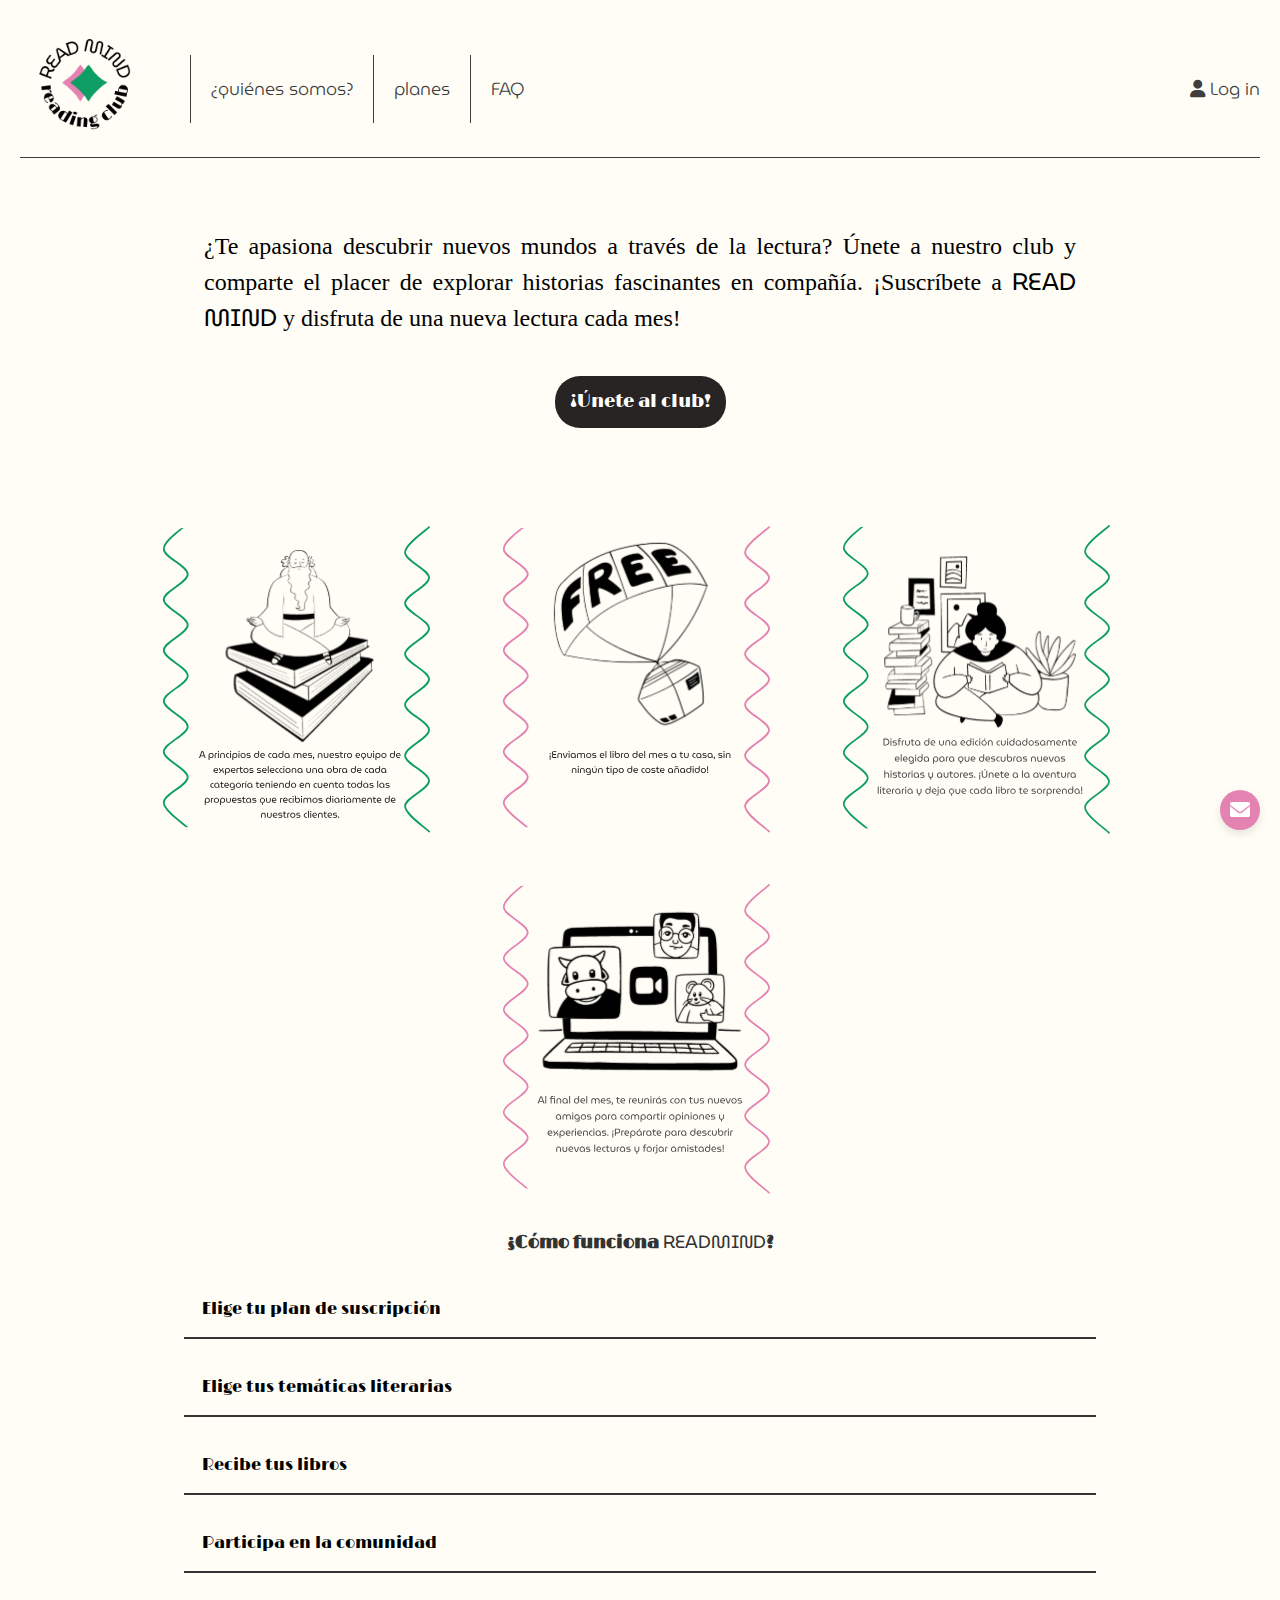
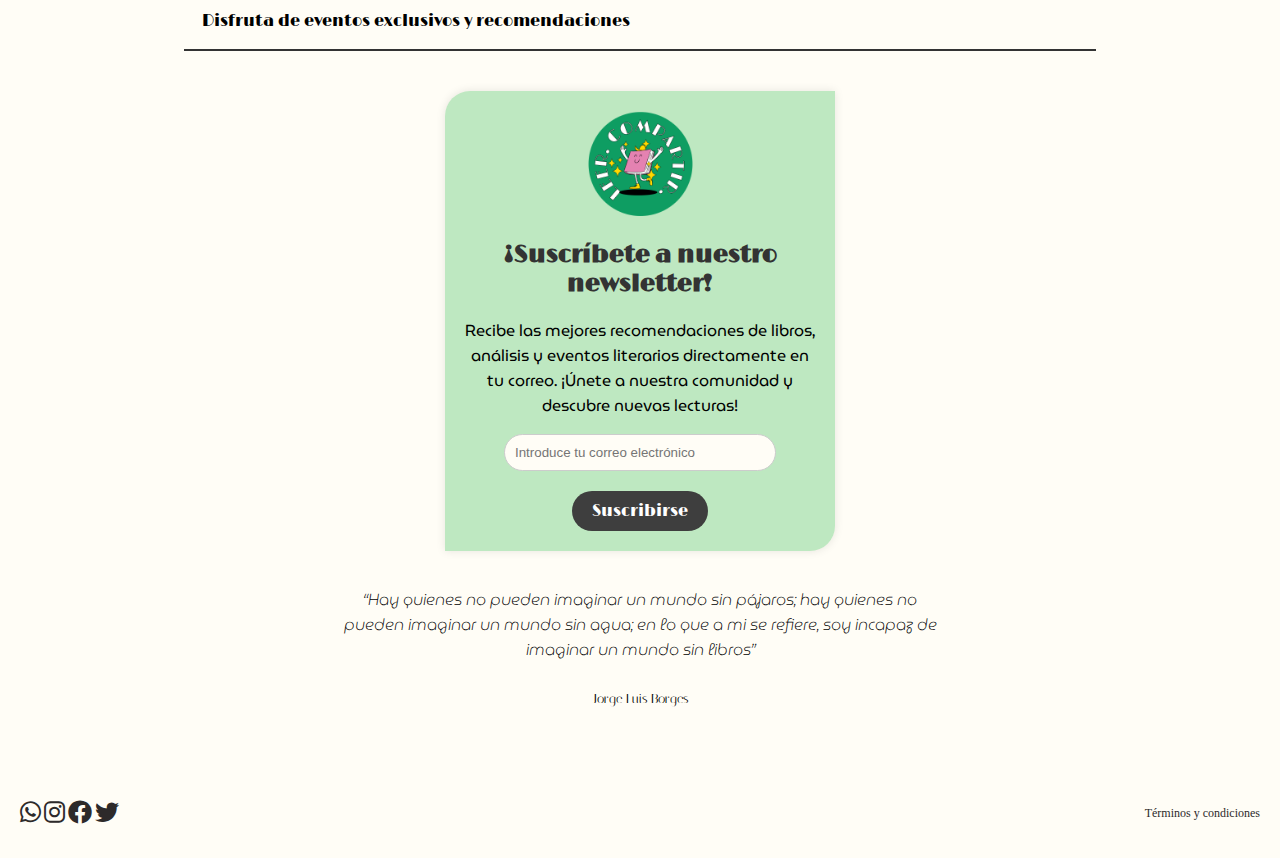
==== index.html @ f79c365d "act" ====
<!DOCTYPE html>
<html lang="en">

<head>
    <meta charset="UTF-8">
    <meta name="viewport" content="width=device-width, initial-scale=1.0">
    <title>Index</title>
    <link rel="preconnect" href="https://fonts.googleapis.com">
    <link rel="preconnect" href="https://fonts.gstatic.com" crossorigin>
    <link href="https://fonts.googleapis.com/css2?family=MuseoModerno:ital,wght@0,100..900;1,100..900&display=swap"
        rel="stylesheet">
    <link
        href="https://fonts.googleapis.com/css2?family=Jost:ital,wght@0,100..900;1,100..900&family=MuseoModerno:ital,wght@0,100..900;1,100..900&display=swap"
        rel="stylesheet">
    <link
        href="https://fonts.googleapis.com/css2?family=Italiana&family=MuseoModerno:ital,wght@0,100;1,100&display=swap"
        rel="stylesheet">
    <link href="https://fonts.googleapis.com/css2?family=Limelight&display=swap" rel="stylesheet">
    <link rel="stylesheet" href="css/styles.css">
    <link rel="stylesheet" href="https://cdnjs.cloudflare.com/ajax/libs/font-awesome/6.0.0-beta3/css/all.min.css">
    <script src="js/planes.js" defer></script>
    <script src="js/menu.js" defer></script>
    <script src="js/scroll.js" defer></script>

</head>

<body>
    <header class="header">
        <div class="header__secciones">
            <div class="header__logo">
                <a href="http://127.0.0.1:5501/index.html"><img src="img/READMIND.png" alt="Logo" class="logo__img"></a>
            </div>
            <nav class="nav">
                <ul class="nav__secciones">
                    <li class="nav__item"><a href="http://127.0.0.1:5501/quienessomos.html" class="nav__link">¿quiénes
                            somos?</a></li>
                    <li class="nav__item"><a href="http://127.0.0.1:5501/planes.html" class="nav__link">planes</a></li>
                    <li class="nav__item"><a href="http://127.0.0.1:5501/contacto.html" class="nav__link">FAQ</a></li>
                </ul>
            </nav>
        </div>
        <div class="header__login">
            <a href="login.html" class="nav__link">
                <i class="fas fa-user"></i> Log in
            </a>
        </div>
        <!-- Añadimos aria-label para mejorar la accesibilidad -->
        <button class="header__button" aria-label="Abrir menú">
            <i class="fas fa-bars"></i>
        </button>
        <div class="header__secciones-movil">
            <nav class="nav__movil">
                <ul class="nav__secciones-movil">
                    <li class="nav__item-movil"><a href="http://127.0.0.1:5501/quienessomos.html"
                            class="nav__link-movil">¿Quiénes somos?</a></li>
                    <li class="nav__item-movil"><a href="http://127.0.0.1:5501/planes.html"
                            class="nav__link-movil">Planes</a></li>
                    <li class="nav__item-movil"><a href="http://127.0.0.1:5501/contacto.html"
                            class="nav__link-movil">FAQ</a></li>
                </ul>
            </nav>

        </div>
    </header>
    <main class="main">
        <div class="intro">
            <p class="intro__texto">¿Te apasiona descubrir nuevos mundos a través de la lectura?
                Únete a nuestro club y comparte el placer de explorar historias fascinantes en compañía. ¡Suscríbete a
                <span class="destacado">READ MIND</span> y disfruta de una nueva lectura cada mes!</p>
        </div>
        <a href="http://127.0.0.1:5501/suscripcion.html" class="button">¡Únete al club!</a>
        <div class="intro__ilustracion">

        </div>
        <div class="proceso">
            <img class="proceso__item" src="img/ilustracion1.svg" alt="ilustracion1">
            <img class="proceso__item" src="img/Ilustracion2.svg" alt="ilustracion2">
            <img class="proceso__item" src="img/Ilustracion3.svg" alt="ilustracion3">
            <img class="proceso__item" src="img/Ilustracion4.svg" alt="ilustracion4">

        </div>
        <article class="acordeon__container">
            <h2 class="acordeon__h2">¿Cómo funciona <span class="destacado">READMIND</span>?</h2>
            <div class="acordeon">
                <button class="acordeon__item">Elige tu plan de suscripción</button>
                <div class="acordeon__info">
                    <p>Selecciona el plan que mejor se adapte a tus intereses y hábitos de lectura: Lector Solitario,
                        Lector Amigo o Lector Voraz.</p>
                </div>

                <button class="acordeon__item">Elige tus temáticas literarias</button>
                <div class="acordeon__info">
                    <p>Dependiendo del plan que elijas, podrás seleccionar una o hasta tres temáticas literarias de
                        nuestra amplia selección. Estas temáticas pueden incluir desde ficción contemporánea hasta
                        misterio, fantasía, no ficción y más.</p>
                </div>

                <button class="acordeon__item">Recibe tus libros</button>
                <div class="acordeon__info">
                    <p>Cada mes, recibirás tus libros cuidadosamente seleccionados según las temáticas que elegiste. Los
                        libros serán enviados directamente a la dirección de tu elección sin coste añadido.</p>
                </div>

                <button class="acordeon__item">Participa en la comunidad</button>
                <div class="acordeon__info">
                    <p>Si has elegido un plan que incluye acceso a la comunidad, podrás unirte a nuestros foros y
                        debates en línea. Comparte tus opiniones, participa en discusiones y conecta con otros amantes
                        de los libros.</p>
                </div>

                <button class="acordeon__item">Disfruta de eventos exclusivos y recomendaciones</button>
                <div class="acordeon__info">
                    <p>Como Lector Voraz, tendrás acceso a eventos exclusivos y recibirás recomendaciones personalizadas
                        de libros. Estos eventos pueden incluir charlas con autores, talleres de lectura y más.</p>
                </div>
            </div>
        </article>

        <article class="main__parteinferior">
            <div class="newsletter">
                <img class="newsletter__img" src="img/leercompartir.png" alt="ilustración libro" loading="lazy">
                <h2>¡Suscríbete a nuestro newsletter!</h2>

                <p>Recibe las mejores recomendaciones de libros, análisis y eventos literarios directamente en tu
                    correo. ¡Únete a nuestra comunidad y descubre nuevas lecturas!</p>
                <form action="https://ecampus.rocks/test-forms.php" method="get">
                    <input type="email" name="email" placeholder="Introduce tu correo electrónico" required>
                    <input type="submit" value="Suscribirse">
                </form>
            </div>


            <div class="main__cita">
                <p class="main__p">“Hay quienes no pueden imaginar un mundo sin pájaros; hay quienes no pueden imaginar
                    un mundo sin agua; en lo que a mi se refiere, soy incapaz de imaginar un mundo sin libros”</p>
                <p class="main__autor">Jorge Luis Borges</p>
            </div>

        </div>
        <a href="http://127.0.0.1:5501/contacto.html#contact-form-title" class="icon__contacto">
            <i class="fas fa-envelope"></i>
        </a>
        <a href="#" class="icon__scroll">
            <i class="fas fa-arrow-up"></i>
        </a>
    </main>

    <footer class="footer">

        <div class="footer__icons">
            <a href="https://wa.me/123456789" target="_blank" title="WhatsApp">
                <i class="fab fa-whatsapp fa-2xl"></i>
            </a>
            <a href="https://www.instagram.com/tu_perfil" target="_blank" title="Instagram">
                <i class="fab fa-instagram fa-2xl"></i>
            </a>
            <a href="https://www.facebook.com/tu_perfil" target="_blank" title="Facebook">
                <i class="fa-brands fa-facebook fa-2xl"></i>
            </a>
            <a href="https://twitter.com/tu_perfil" target="_blank" title="Twitter">
                <i class="fab fa-twitter fa-2xl"></i>
            </a>
        </div>
        <div class="footer__tyc "><a href="tyyc.html">Términos y condiciones</a></div>

    </footer>

</body>

</html>
---- css/styles.css ----
body{
    --font-family-primary: "museomoderno", sans-serif;
    --font-family-secondary: "limelight", serif;
    --font-family-third: "italiana";
    --color-primary:rgb(228, 130, 177);
    --color-secondary: rgb(14, 157, 98);
    --color-text:  rgb(45, 42, 42);
    --color-background: rgb(255, 253, 246);
}

body {
    margin: 1.25rem;
    padding: 0;
    display: flex;
    flex-direction: column;
    background-color: var(--color-background);
    font-size: .75rem;
    min-height: 100vh;
    scrollbar-width: thin; /* Ancho de la barra de desplazamiento */
    scrollbar-color: var(--color-secondary); /* Color de la barra de desplazamiento y del track */
}

  
/* Estilo para navegadores basados en Trident/EdgeHTML (Internet Explorer y Edge antiguo) */
body::-ms-scrollbar {
    width: 10px;
    
}

body::-ms-scrollbar-track {
    background:var(--color-background);}

::-webkit-scrollbar {
    width: 10px; /* Ancho de la barra de desplazamiento */

}

::-webkit-scrollbar-track {
    background:var(--color-background); /* Color del track de la barra de desplazamiento */
}

::-webkit-scrollbar-thumb {
    background-color: #0E9D62; /* Color de la barra de desplazamiento */
    border-radius: .625rem; /* Redondeado de la barra de desplazamiento */
    border: 2px solid  rgb(255, 253, 246); /* Borde alrededor de la barra de desplazamiento */
}

.header {
    display: flex;
    color: var(--color-text);
    flex-wrap: wrap;
    justify-content: space-between;
    align-items: center;
    font-family: var(--font-family-primary);
    font-optical-sizing: auto;
    font-weight: 300;
    font-style: normal;
    border-bottom: .0625rem solid rgb(62, 62, 62);
    position: relative;
    font-size: 1rem;
    
}


.logo__img{
    width: 6.25rem;
    margin: .9375rem;
}

.nav__secciones {
    justify-content: center;
      list-style: none;
      display: flex;
      flex-wrap: wrap;
      font-size: 1rem;
      margin-left: auto; /* Mueve los elementos a la derecha en pantallas grandes */
    
  }

  

.nav__item {
    padding: 1.25rem;
    border-left: .0625rem solid rgb(62, 62, 62);
    
    
}

.nav__link {
    color: rgb(62, 62, 62);
    text-decoration: none;
    font-size: 1.1rem;
   
}

.nav__link:hover {
    
    font-weight: 600;
    
}




.header__secciones{
    display: flex;
    flex-direction: row;
    justify-content: space-between;
    align-items: center;
    
}

.header__button {
    display: none;
    background: none;
    border: none;
    font-size: 1.5rem;
    cursor: pointer;
    
  

}



.header__secciones-movil {
    display: none;
    position: absolute;
    top: 100%; /* Posiciona el menú desplegable debajo del header */
    left: 0;
    width: 100%;
    background-color:var(--color-background); /* Fondo blanco para el menú desplegable */
    box-shadow: 0rem .5rem 1rem 0rem rgba(0,0,0,0.2); /* Sombra */
    z-index: 1; /* Asegura que esté encima del contenido */

}


.nav__movil {
    display: flex;
    flex-direction: column;
    align-items: center;
    position: absolute;
    top: 100%; /* Posiciona el menú desplegable debajo del header */
    left: 0;
    width: 100%;
    background-color: var(--color-background); /* Fondo blanco para el menú desplegable */
    z-index: 1; /* Asegura que esté encima del contenido */
    border-bottom: .0625rem solid var(--color-text);}

.nav__item-movil {
    list-style: none;
    margin: .625rem 0;
    text-align: center; /* Centra los elementos */
}

.nav__link-movil {
    color: rgb(62, 62, 62);
    text-decoration: none;
    font-size: 1rem;
    padding: .625rem 1.25rem;
    display: block; /* Asegura que los enlaces ocupen todo el ancho */}

    .nav__link-movil:hover {
        font-weight: 600;
    }
    

.main {
    flex: 1;
    padding: 1.875rem;
    text-align: center;
    display: flex;
   align-items: center;
    flex-direction: column;
    margin: 1.25rem;
    justify-content: center;
  

}


.main__encabezado{
  font-size: 1.5rem;
    font-family: var(--font-family-secondary);
    text-align: justify

}
.intro__texto{
    font-size: 1.5rem;
    font-family: "musemoderno";
    font-weight: 300;
    line-height: 150%;
    flex-wrap: wrap;
    margin: 1.25rem;
    text-align: justify;
    text-justify: inter-word;
    

}
.intro{
    width: 80%;
    min-width: 18.75rem;
}

.main-imgsec{
    width: 20%;
    height: 20%;

}

.quienessomos__box{
    display: flex;
    flex-direction: row;
}

.main__quienessomos{
    display: flex;
    flex-direction: column;
    justify-content: center;
    align-items:center;

}
.quienessomos__text{
    display: flex;
    justify-content: center;
    flex-direction: column;
    width: 80%;
    min-width: 18.75rem;
    
}

.quienessomos__p{ 
    font-size: 1.25rem;
    font-family: var(--font-family-primary);
    text-align:center;
    font-weight: 200;
    line-height: 150%;
    flex-wrap: wrap;
    margin: 1.25rem 0 3.125rem 0;
    max-width: 64.375rem;
    text-align: justify;
    

}

.newsletter {
    padding: 1.25rem;
    border-radius: 1.5625rem 0rem 1.5625rem 0rem;
    text-align: center;
    background-color: rgba(126, 212, 139, 0.5); /* Color de fondo con opacidad */
    box-shadow: 0 0 .625rem rgba(0, 0, 0, 0.1); /* Sombra */
    max-width: 21.875rem;
    

    
    

}
.newsletter h2 {
    margin-bottom: 1.25rem;
    font-size: 1.5rem;
    color: #333;
    font-family: var(--font-family-secondary);
}

.newsletter p{
    font-family: var(--font-family-primary);
    font-size: 1rem;
}
.newsletter input[type="email"] {
    width: calc(100% - 6.25rem);
    padding: .625rem;
    margin-bottom: 1.25rem;
    border: .0625rem solid #ccc;
    border-radius: 1.5625rem;
    background-color: rgba(255, 253, 246);
}
.newsletter input[type="submit"] {
    background-color: rgb(62, 62, 62); 
    color: #fff;
    border: none;
    padding: .625rem 1.25rem;
    border-radius: 1.5625rem;
    cursor: pointer;
    font-size: 1rem;
    font-family: var(--font-family-secondary);
}
.newsletter input[type="submit"]:hover {
    background-color: var(--color-primary);
    box-shadow: 0 0 .4375rem .0625rem var(--color-primary);
}

.main__parteinferior{
    display: flex;
    flex-direction: row;
    justify-content: space-evenly;
    align-items: center;
    width: 80%;
    flex-wrap: wrap;
    
}

.intro__ilustracion{
    width: 100%;
} 

.newsletter__img{
    max-width: 30%;
    
}

.destacado{
    font-family: var(--font-family-primary);
    font-weight: 400;
}

 .proceso{
    margin-top: 3.125rem;
    display: flex;
    justify-content: center;
    flex-wrap: wrap;

} 

.proceso__item{
    width: 18.75rem;
    padding: 1.25rem;
   
}

.button__form{
    margin: 1.25rem;
    background-color: rgb(41, 36, 36);
    font-size: 1rem;
    padding: .9375rem;
    border-radius: 1.5625rem;
    color: white;
    text-decoration: none;
    font-family: var(--font-family-secondary);
    border: none;

}

.button__form:hover{
    background-color: var(--color-primary);
    box-shadow: 0 0 .4375rem .0625rem var(--color-primary);
}



.button{
   
    margin: 1.25rem;
    background-color: rgb(41, 36, 36);
    font-size: 1.13rem;
    padding: .9375rem;
    border-radius: 1.5625rem;
    color: white;
    text-decoration: none;
    font-family: var(--font-family-secondary);

   
    
}

.button:hover{
    background-color: var(--color-primary);
    box-shadow: 0 0 .4375rem .0625rem var(--color-primary);
}

.main__cita{
    display: flex;
    flex-direction: column;
    justify-content: center;
    align-items: center;
    font-weight: 200;
    margin-left: 3.125rem;
    width: 37.5rem;
    margin: 1.25rem 1.5625rem;

}

.slider__info{
    font-size: 1rem;
    text-align: justify;
    font-family: var(--font-family-primary);
    font-weight: 300;
}

.main__autor{
    font-family: var(--font-family-third);
    font-size: .8rem;
    text-align:end;
    


}

.main__p{
    font-family: var(--font-family-primary);
    font-size: 1rem;
    font-style: italic;
}

.footer {
    background-color: var(--color-background);
    color: rgb(41, 36, 36);
    display: flex;
    flex-direction: row;
    justify-content: space-between;
    align-items: center;
    margin-right: 3.125rem;
    min-width: 100%;
    height: 3.125rem;
    
  }

 .footer a {
     color: var(--color-text);
     text-decoration: none;
    
     
 }
.slider__container {
    width: 100%;
    max-width: 75rem;
    overflow: hidden;
    position: relative;
    margin: 0 auto; /* Centra el contenedor */
    
}

.slider {
    display: flex;
    transition: transform 0.2s ease-in-out;
    }

.slider__card {
    flex: 0 0 33.33%; /* Tres tarjetas por fila */
    box-sizing: border-box;
    padding: 1.25rem;
    text-align: center;
    text-justify: distribute-all-lines;
    background-color: rgba(126, 212, 139, 0.5);

    margin: .625rem;
    border-radius: 1.5625rem 0rem 1.5625rem 0rem;
    max-width: 18.75rem; /* Ancho máximo ajustado */
    min-width: 12.5rem; /* Ancho mínimo para evitar problemas */
    
}

.slider__card img {
    width: 9.375rem;
    height: 9.375rem;
    border-radius: 50%;
    margin-bottom: .625rem;
    object-fit: cover;
    /* border: .625rem solid var(--color-primary); Borde con color */
    box-shadow: 0 0 .4375rem .0625rem var(--color-primary);
    
}

.slider__card h3 {
    margin: .625rem 0;
    font-family: var(--font-family-secondary);
    border-bottom: 4px solid var(--color-primary);
    width: 40px;
    font-size: 1.1;
}



.slider__buttons {
    position: absolute;
    top: 50%;
    width: 100%;
    display: flex;
    justify-content: space-between;
}

.slider__buttons button {
    background-color: transparent;
    border: none;
    font-size: 2em;
    cursor: pointer;
    color: #333;
}

.slider__buttons button:focus {
    outline: none;
}


.icono_logo {
    margin: 0 10px;
    width: 15px;
}

.tabs {
    width: 670px;
    height: 260px; 
    padding: 20px;
    padding-bottom: 70px;
    flex-direction: column;    
    background-color: var(--color-background);
    border-bottom: 2px solid var(--color-secondary);
    display: flex;
    align-items: start;
    text-align: justify;
    color: var(--color-text);
    hyphens: auto;
    font-family: var(--font-family-secondary);
    font-size: 0.9rem;
}




.tabs-buttons{
    width: 100%;
    display: flex;
    flex-direction: row;
    justify-content: center;
    align-items: flex-start;
    gap: 30px;
    cursor: pointer;
    justify-content: space-between;
   
    
}

.tabs-contenido {
    min-height: 300px; /* Ajusta esta altura según tus necesidades */
    display: none;
    padding: 20px;
    box-sizing: border-box;
  
}

.tabs-contenido ul{
    padding: 0;
    margin: 0 0 20px 0;
}



.u-visible {
    display:block;
    font-family: var(--font-family-primary);
    font-size: 1rem;
    color: var(--color-text);
    justify-content: space-between;
    display: flex;
    flex-direction: column;
    align-items: center;
    
   
    
   

}

.button__precio{
   
    margin-bottom: 2rem;
    background-color: rgb(41, 36, 36);
    font-size: 1rem;
    padding: .800rem;
    border-radius: 1.5625rem;
    color: white;
    text-decoration: none;
    font-family: var(--font-family-secondary);


   
    
}

.button__precio:hover{
    background-color: var(--color-primary);
    box-shadow: 0 0 .4375rem .0625rem var(--color-primary);
}



.tabs-button {
    margin-bottom: 20px;
    display: flex;
    justify-content: center;
    align-items: center;
    border-bottom: 2px solid var(--color-secondary);;
    width: 200px;
    height: 40px;
    background-color: var(--color-background); /* Fondo de los botones por defecto */
    color: var(--color-text); /* Color del texto por defecto */
   
 

}
.tabs-button-active{
    
    font-weight: bold;
    font-size: 1.2rem;
    border-bottom:  4px solid var(--color-primary);
    background-color: var(--color-primary);

color: var(--color-background); /* Color del texto del botón activo */
}


.precio{
    font-family: var(--font-family-secondary);
    color: var(--color-secondary);
    font-size: 1.5rem;
}
.container__plans{
    padding: 1.25rem;
    display: flex;
    flex-direction: column;
    width: 80%;
    margin-top: .625rem;
    font-family: var(--font-family-primary);
    
  
}

.container__plans--h1{
    font-family: 'Limelight', cursive;
    color: #333;
    text-align: center;
    font-size: 1.5rem;
    margin-bottom: 1.25rem;
   
}

.acordeon__container{
    width: 100%;

}

.acordeon__h2{
    font-family: 'Limelight', cursive;
    color: #333;
    font-size: 1.125rem;
    margin-top: .625rem;

}

.descripcion {
    font-size: 1rem;
    line-height: 1.6;
    color: var(--color-text);
    font-family: var(--font-family-primary);
    text-align:justify;
}

.plan {
    margin-bottom: 1.25rem;
    display: flex;
    flex-direction: column;
    align-items: flex-start;
}

.plan__h2 {
    font-family: 'Limelight', cursive;
    color: #333;
    font-size: 1.5rem;
    margin-top: 1.25rem;
}

.acordeon__item {
  background-color: var(--color-background);
   cursor: pointer;
    padding: 1.125rem;
    width: 80%;
    text-align: left;
    font-size: 1rem;
    
    font-family: var(--font-family-secondary);
    flex-direction: column;
    
    display: flex;
    justify-content: start;
    align-items: start;
    margin: .625rem;
   border: none;
   border-bottom: .125rem solid #333;
  
}

.acordeon__item:hover {
   
    border-bottom: .125rem solid var(--color-primary);
    
}

.acordeon{
    display: flex;
    flex-direction: column;
    justify-content: center;
    align-items: center;
    margin-bottom: 1.25rem;

}
.acordeon{
    width: 100%;
    margin-bottom: 1.875rem;
    
    
    
}
.acordeon__info {
    display: none;
    padding:  .9375rem;
    
    overflow: hidden;
    font-family: var(--font-family-primary);
    font-size: 1rem;
    border-radius: .625rem;
    text-align: justify;
    width: 80%;
    
}

.acordeon__info p {
    margin-top: 0;
}

.acordeon__info.active {
    display: block;

}

.faq-title{
    font-family: var(--font-family-secondary);
}

.form__container {
    background-color: #fff;
    padding: 1.25rem;
    border-radius: .625rem;
    box-shadow: 0 .125rem .625rem rgba(0, 0, 0, 0.1);
    width: 60%;
    font-family: var(--font-family-primary);
    display: flex;
    flex-direction: column;
    justify-content: center;
    align-items: center;

}

.form__h1 {
    font-family: 'Limelight', cursive;
    text-align: center;
}

.form__grupo {
    margin-bottom: .9375rem;
    display: flex;
    flex-direction: column;
    width: 100%;
    text-align: left;
}

.form__grupo h2{
    font-family: var(--font-family-secondary);
}

.form__grupo--check{
    display: flex;
    flex-direction: row;

}

.form__etiqueta {
    display: block;
    margin-bottom: .3125rem;
    width: 100%;
}

.form__input {
    width: 100%;
    padding: .5rem;
    border: .0625rem solid #cccccc;
    border-radius: .3125rem;
    box-sizing:content-box;
}

.mensaje__error {
    color: red;
    font-size: .75rem;
    display: none;
}

.password-strength {
    margin-top: .3125rem;
    font-size: .75rem;
}

.unico__genero {
    margin: 1.25rem;
    background-color: rgb(41, 36, 36);
    font-size: 1rem;
    padding: .9375rem;
    border-radius: 1.5625rem;
    color: white;
    text-decoration: none;
    font-family: var(--font-family-secondary);
}

.unico__genero--cancel{
    margin: 1.25rem;
    font-size: 1rem;
    padding: .9375rem;
    border-radius: 1.5625rem;
    text-decoration: none;
    font-family: var(--font-family-secondary);
    background-color: #c87d2d;
    
}

.confirmacion{
    display: none;
    background-color: #e7f3fe;
    padding: 1rem;
    border-radius: .3125rem;
    text-align: center;
    font-family: var(--font-family-primary);

}

.unico__genero:hover {
    background-color: var(--color-primary);
    box-shadow: 0 0 .4375rem .0625rem var(--color-primary);
}

/* .confirmation-message {
    text-align: center;
    margin-top: 1.25rem;
    background-color: #e7f3fe;
    
    padding: .625rem;
    border: .0625rem solid #bce8f1;
    border-radius: .3125rem;
} */

.genre-select {
    margin-bottom: .625rem;
}

.login__container {
    background-color: #fff;
    padding: 1.25rem;
    border-radius: .625rem;
    box-shadow: 0 .125rem .625rem rgba(0, 0, 0, 0.1);
    width: 18.75rem;
    display: flex;
    flex-direction: column;
    justify-content: center;
    align-items: center;
}

.login__h1 {
    font-family: 'Limelight', cursive;
    text-align: center;
}


.form__etiqueta {
    display: block;
    margin-bottom: .3125rem;
    font-family: var(--font-family-primary);
}

.form__input {
    width: 100%;
    padding: .5rem;
    border: .0625rem solid #ccc;
    border-radius: .3125rem;
    box-sizing: border-box;
}

.mensaje__error {
    color: red;
    font-size: .75rem;
    display: none;
    font-family: var(--font-family-primary);
}

.unico__genero {
    color: white;
    padding: .625rem 1.25rem;
    border: none;
    cursor: pointer;
    margin-top: .625rem;
    margin: 1.25rem;
    background-color: rgb(41, 36, 36);
    border-radius: 1.5625rem;
    color: white;
    text-decoration: none;
    font-family: var(--font-family-secondary);
    
}

.login__p{
    font-family: var(--font-family-primary);
}

.unico__genero:hover {
    background-color: var(--color-primary);
    box-shadow: 0 0 .4375rem .0625rem var(--color-primary);
}

.forgot__password {
    text-align: center;
    margin-top: .9375rem;
    font-family: var(--font-family-primary);
}

.forgot__password  a {
    color: var(--color-text);
    text-decoration: none;
    
}

/* .confirmacion{
    text-align: center;
    margin-top: 1.25rem;
    background-color: #e7f3fe;
    color: #31708f;
    padding: .625rem;
    border: .0625rem solid #bce8f1;
    border-radius: .3125rem;
}
 */

.contactform__container {
    max-width: 37.5rem;
    min-width: 18.75rem;
    margin: 1.25rem;
    padding: 2rem;
    background-color: #fff;
    border-radius: .5rem;
    box-shadow: 0 0 .625rem rgba(0, 0, 0, 0.1);
}



.contact__info{
    font-family: var(--font-family-primary);
    text-align: justify;
    font-size: 1rem;
}



.icon__contacto{
    position: fixed;
    bottom: 4.375rem;
    right: 1.25rem;
    background-color: var(--color-primary);
    color: white;
    width: 2.5rem;
    height: 2.5rem;
    line-height: 2.5rem;
    text-align: center;
    font-size: 1.25rem;
    border-radius: 50%;
    box-shadow: 0rem .25rem .5rem rgba(0, 0, 0, 0.1);
    z-index: 1000;
    transition: background-color 0.3s, transform 0.3s;
}

.icon__contacto:hover{
     background-color: var(--color-primary);
    box-shadow: 0 0 .4375rem .0625rem var(--color-primary);

}

.icon__scroll {
    position: fixed;
    bottom: 1.25rem;
    right: 1.25rem;
    background-color: var(--color-primary);
    color: white;
    width: 2.5rem;
    height: 2.5rem;
    line-height: 2.5rem;
    text-align: center;
    font-size: 1.25rem;
    border-radius: 50%;
    box-shadow: 0rem .25rem .5rem rgba(0, 0, 0, 0.1);
    z-index: 1000;
    display: none; /* La ocultamos inicialmente */
    transition: background-color 0.3s, transform 0.3s;
}

.icon__scroll:hover {
    background-color: var(--color-primary);
    box-shadow: 0 0 .4375rem .0625rem var(--color-primary);
}

@media screen and (max-width: 758px) {
    .header {
        flex-direction: row; /* Cambia a dirección vertical en pantallas más pequeñas */
        align-items: center; /* Centra los elementos en dispositivos móviles */
    }

    /* .header__secciones {
        display: flex;
        flex-direction: column;
        align-items: center;
    } */
    .header__secciones {
        order: 2;
    
    }

    .header__login {
        order: 1;
    }

    .header__button {
        order: 3;
        display: block; /* Muestra el botón de m

    .logo__img {
        order: -1;
        margin: .625rem auto; /* Centra el logo */
    }

    .nav__secciones {
        display: none; /* Oculta la lista de navegación en pantallas pequeñas */
    }



    .header__secciones-movil {
        display: none; /* Inicialmente oculta el menú desplegable */
    }

    .header__secciones-movil.active {
        display: flex; /* Muestra el menú desplegable cuando está activo */
        
    
    }
    .main {
        margin-top: 0; /* Elimina el margen superior para que empiece justo después del header */
        padding-top: .625rem; /* Añade un espacio superior al contenido principal */
    }
    .tabs {
        width: 100%;
        height: auto;
        padding: 10px;
        padding-bottom: 50px;
        font-size: 0.8rem;
    }

    .tabs-buttons {
        flex-direction: column;
        gap: 10px;
        align-items: center;
    }

    .tabs-button {
        width: 100%;
        height: 50px;
        font-size: 0.9rem;
    }

    .button__precio {
        font-size: 0.9rem;
        padding: .6rem;
    }


    .tabs {
        width: 90%;
        height: auto;
        padding: 15px;
        padding-bottom: 60px;
        font-size: 0.85rem;
    }

    .tabs-buttons {
        gap: 20px;
    }

    .tabs-button {
        width: 150px;
        height: 40px;
        font-size: 1rem;
    }

    .button__precio {
        font-size: 1rem;
        padding: .7rem;
    }
}
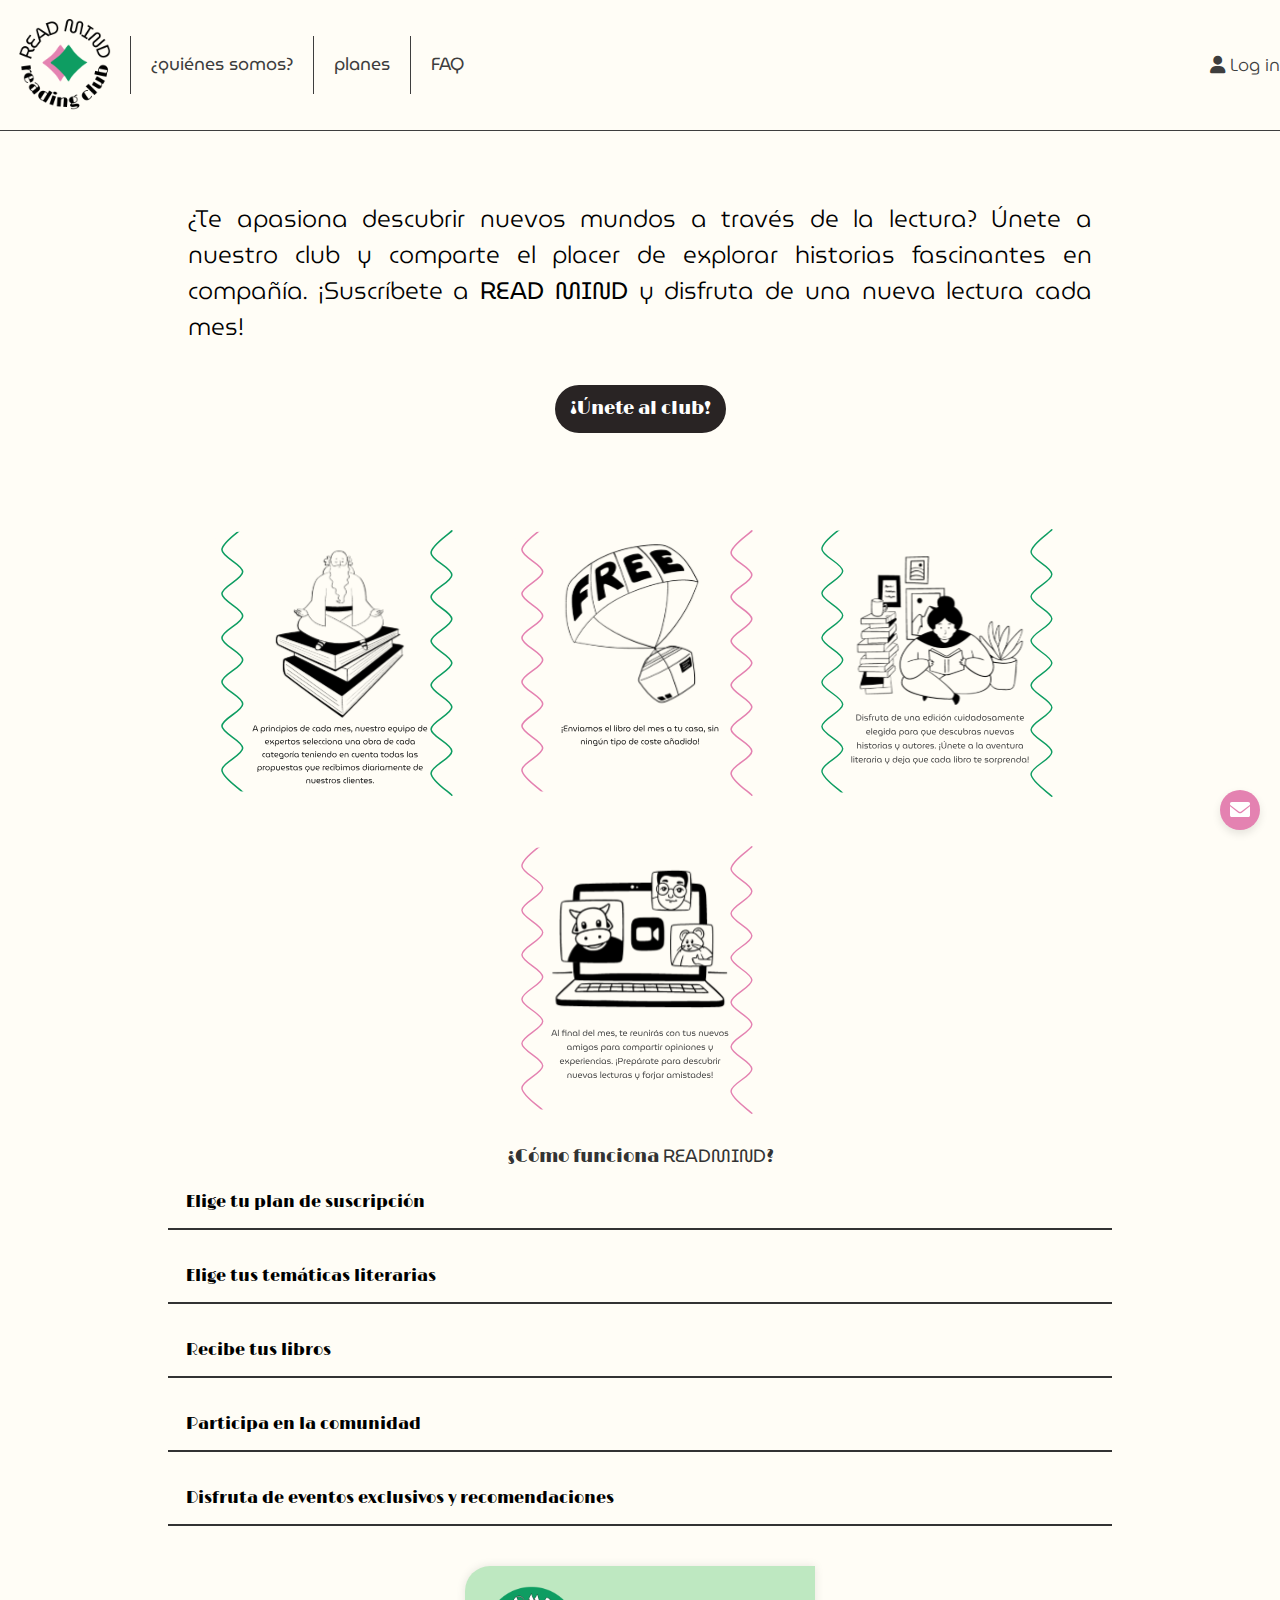
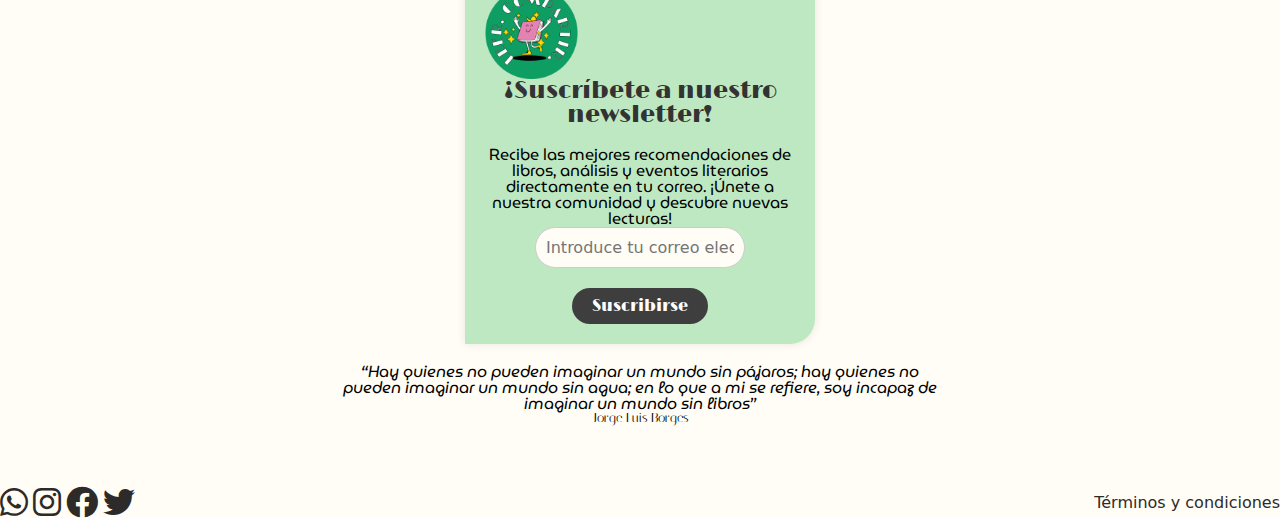
==== commit 77b70a5a: "guardar" ====
--- a/index.html
+++ b/index.html
@@ -17,6 +17,7 @@
         rel="stylesheet">
     <link href="https://fonts.googleapis.com/css2?family=Limelight&display=swap" rel="stylesheet">
     <link rel="stylesheet" href="css/styles.css">
+    <link rel="stylesheet" href="css/reset.css">
     <link rel="stylesheet" href="https://cdnjs.cloudflare.com/ajax/libs/font-awesome/6.0.0-beta3/css/all.min.css">
     <script src="js/planes.js" defer></script>
     <script src="js/menu.js" defer></script>
@@ -28,14 +29,14 @@
     <header class="header">
         <div class="header__secciones">
             <div class="header__logo">
-                <a href="http://127.0.0.1:5501/index.html"><img src="img/READMIND.png" alt="Logo" class="logo__img"></a>
+                <a href="index.html"><img src="img/READMIND.png" alt="Logo" class="logo__img"></a>
             </div>
             <nav class="nav">
                 <ul class="nav__secciones">
-                    <li class="nav__item"><a href="http://127.0.0.1:5501/quienessomos.html" class="nav__link">¿quiénes
+                    <li class="nav__item"><a href="quienessomos.html" class="nav__link">¿quiénes
                             somos?</a></li>
-                    <li class="nav__item"><a href="http://127.0.0.1:5501/planes.html" class="nav__link">planes</a></li>
-                    <li class="nav__item"><a href="http://127.0.0.1:5501/contacto.html" class="nav__link">FAQ</a></li>
+                    <li class="nav__item"><a href="planes.html" class="nav__link">planes</a></li>
+                    <li class="nav__item"><a href="contacto.html" class="nav__link">FAQ</a></li>
                 </ul>
             </nav>
         </div>
@@ -51,11 +52,11 @@
         <div class="header__secciones-movil">
             <nav class="nav__movil">
                 <ul class="nav__secciones-movil">
-                    <li class="nav__item-movil"><a href="http://127.0.0.1:5501/quienessomos.html"
+                    <li class="nav__item-movil"><a href="quienessomos.html"
                             class="nav__link-movil">¿Quiénes somos?</a></li>
-                    <li class="nav__item-movil"><a href="http://127.0.0.1:5501/planes.html"
+                    <li class="nav__item-movil"><a href="planes.html"
                             class="nav__link-movil">Planes</a></li>
-                    <li class="nav__item-movil"><a href="http://127.0.0.1:5501/contacto.html"
+                    <li class="nav__item-movil"><a href="contacto.html"
                             class="nav__link-movil">FAQ</a></li>
                 </ul>
             </nav>
@@ -68,7 +69,7 @@
                 Únete a nuestro club y comparte el placer de explorar historias fascinantes en compañía. ¡Suscríbete a
                 <span class="destacado">READ MIND</span> y disfruta de una nueva lectura cada mes!</p>
         </div>
-        <a href="http://127.0.0.1:5501/suscripcion.html" class="button">¡Únete al club!</a>
+        <a href="suscripcion.html" class="button">¡Únete al club!</a>
         <div class="intro__ilustracion">
 
         </div>
@@ -137,7 +138,7 @@
             </div>
 
         </div>
-        <a href="http://127.0.0.1:5501/contacto.html#contact-form-title" class="icon__contacto">
+        <a href="contacto.html#contact-form-title" class="icon__contacto">
             <i class="fas fa-envelope"></i>
         </a>
         <a href="#" class="icon__scroll">
--- a/css/styles.css
+++ b/css/styles.css
@@ -1,3 +1,6 @@
+
+
+
 body{
     --font-family-primary: "museomoderno", sans-serif;
     --font-family-secondary: "limelight", serif;
@@ -183,12 +186,12 @@
 .main__encabezado{
   font-size: 1.5rem;
     font-family: var(--font-family-secondary);
-    text-align: justify
+    text-align: center;
 
 }
 .intro__texto{
     font-size: 1.5rem;
-    font-family: "musemoderno";
+    font-family: var(--font-family-primary);
     font-weight: 300;
     line-height: 150%;
     flex-wrap: wrap;
@@ -203,7 +206,7 @@
     min-width: 18.75rem;
 }
 
-.main-imgsec{
+.main__img-lateral{
     width: 20%;
     height: 20%;
 
@@ -212,6 +215,8 @@
 .quienessomos__box{
     display: flex;
     flex-direction: row;
+    align-items: center;
+    justify-content: center;
 }
 
 .main__quienessomos{
@@ -1098,4 +1103,9 @@
         font-size: 1rem;
         padding: .7rem;
     }
-}
+
+    .main__img-lateral{
+        display: none;
+    
+    }
+}
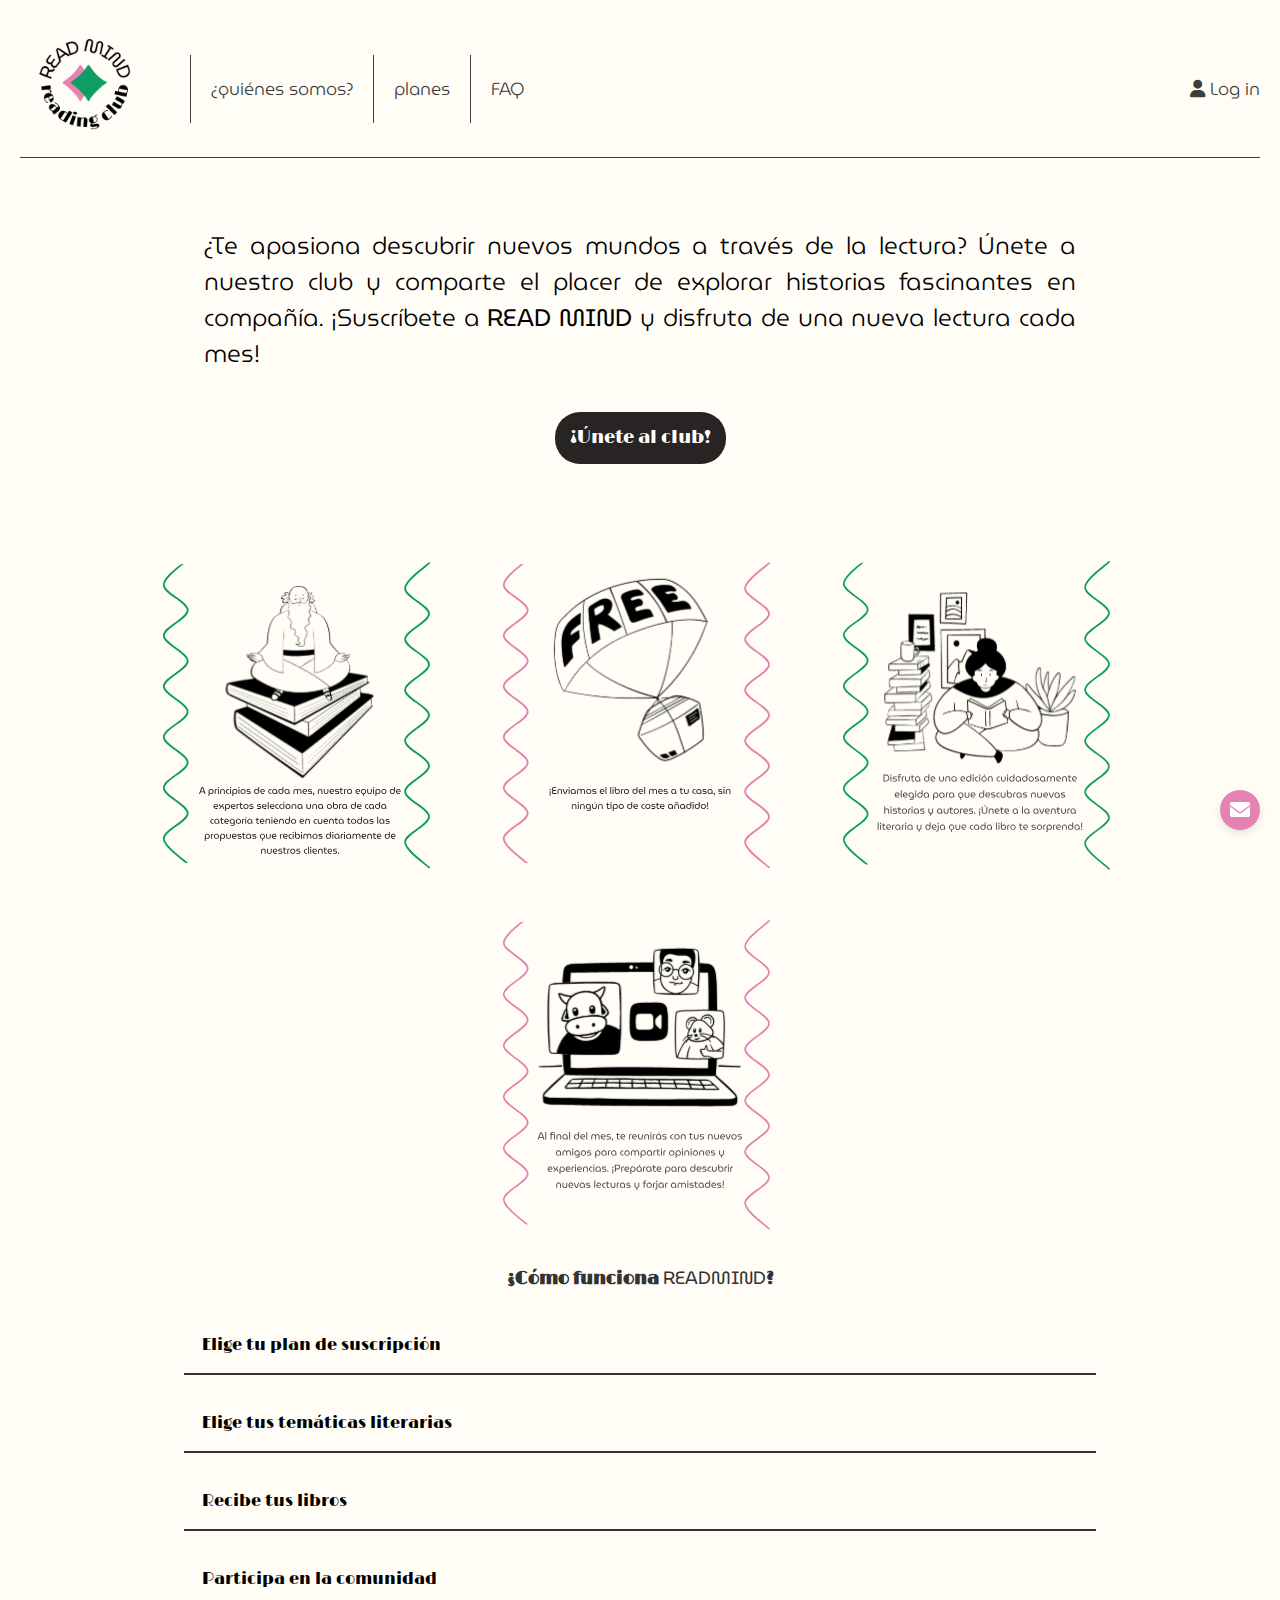
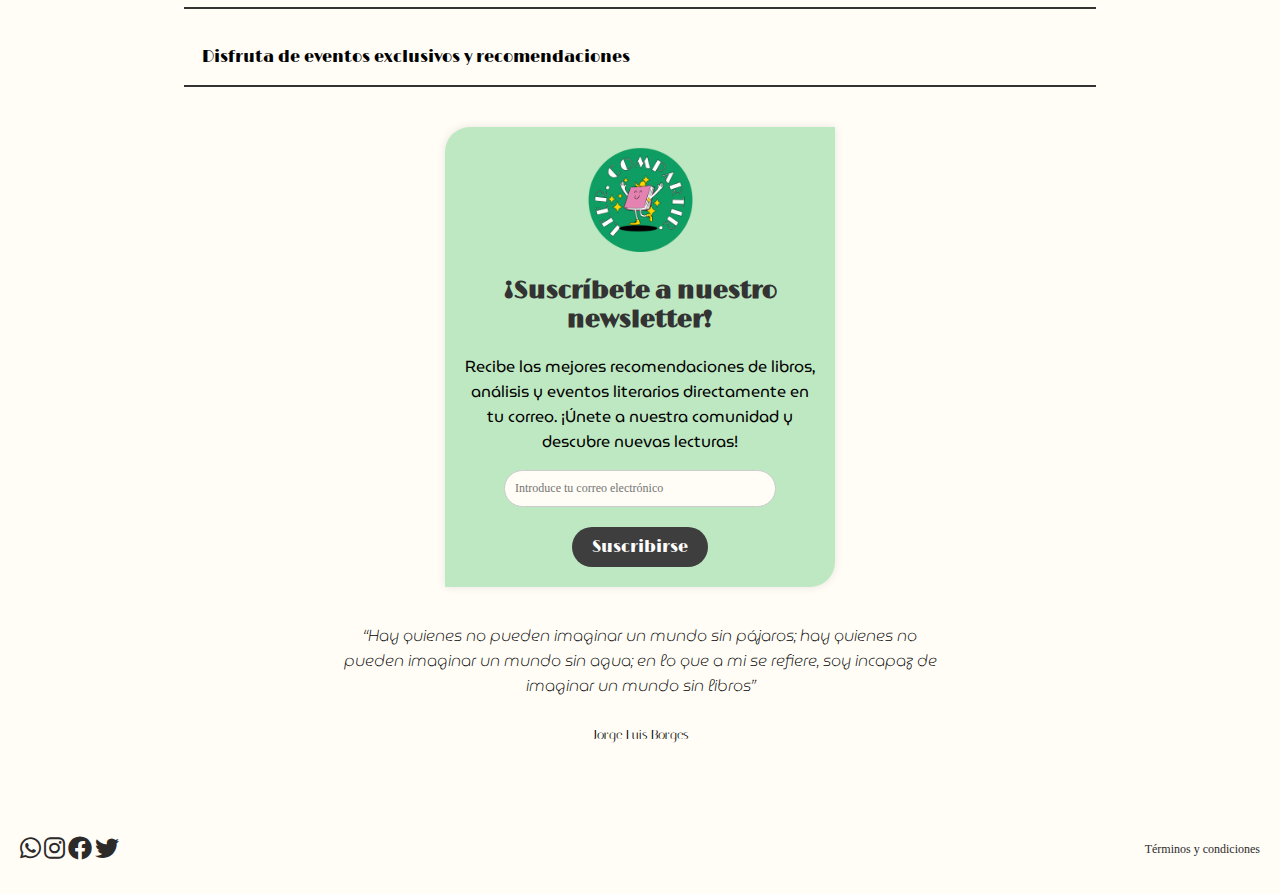
==== commit 9d39f2d0: "guardar" ====
--- a/index.html
+++ b/index.html
@@ -17,7 +17,7 @@
         rel="stylesheet">
     <link href="https://fonts.googleapis.com/css2?family=Limelight&display=swap" rel="stylesheet">
     <link rel="stylesheet" href="css/styles.css">
-    <link rel="stylesheet" href="css/reset.css">
+   
     <link rel="stylesheet" href="https://cdnjs.cloudflare.com/ajax/libs/font-awesome/6.0.0-beta3/css/all.min.css">
     <script src="js/planes.js" defer></script>
     <script src="js/menu.js" defer></script>
--- a/css/styles.css
+++ b/css/styles.css
@@ -22,6 +22,10 @@
     scrollbar-width: thin; /* Ancho de la barra de desplazamiento */
     scrollbar-color: var(--color-secondary); /* Color de la barra de desplazamiento y del track */
 }
+
+input, button, textarea, select {
+    font: inherit;
+    }
 
   
 /* Estilo para navegadores basados en Trident/EdgeHTML (Internet Explorer y Edge antiguo) */
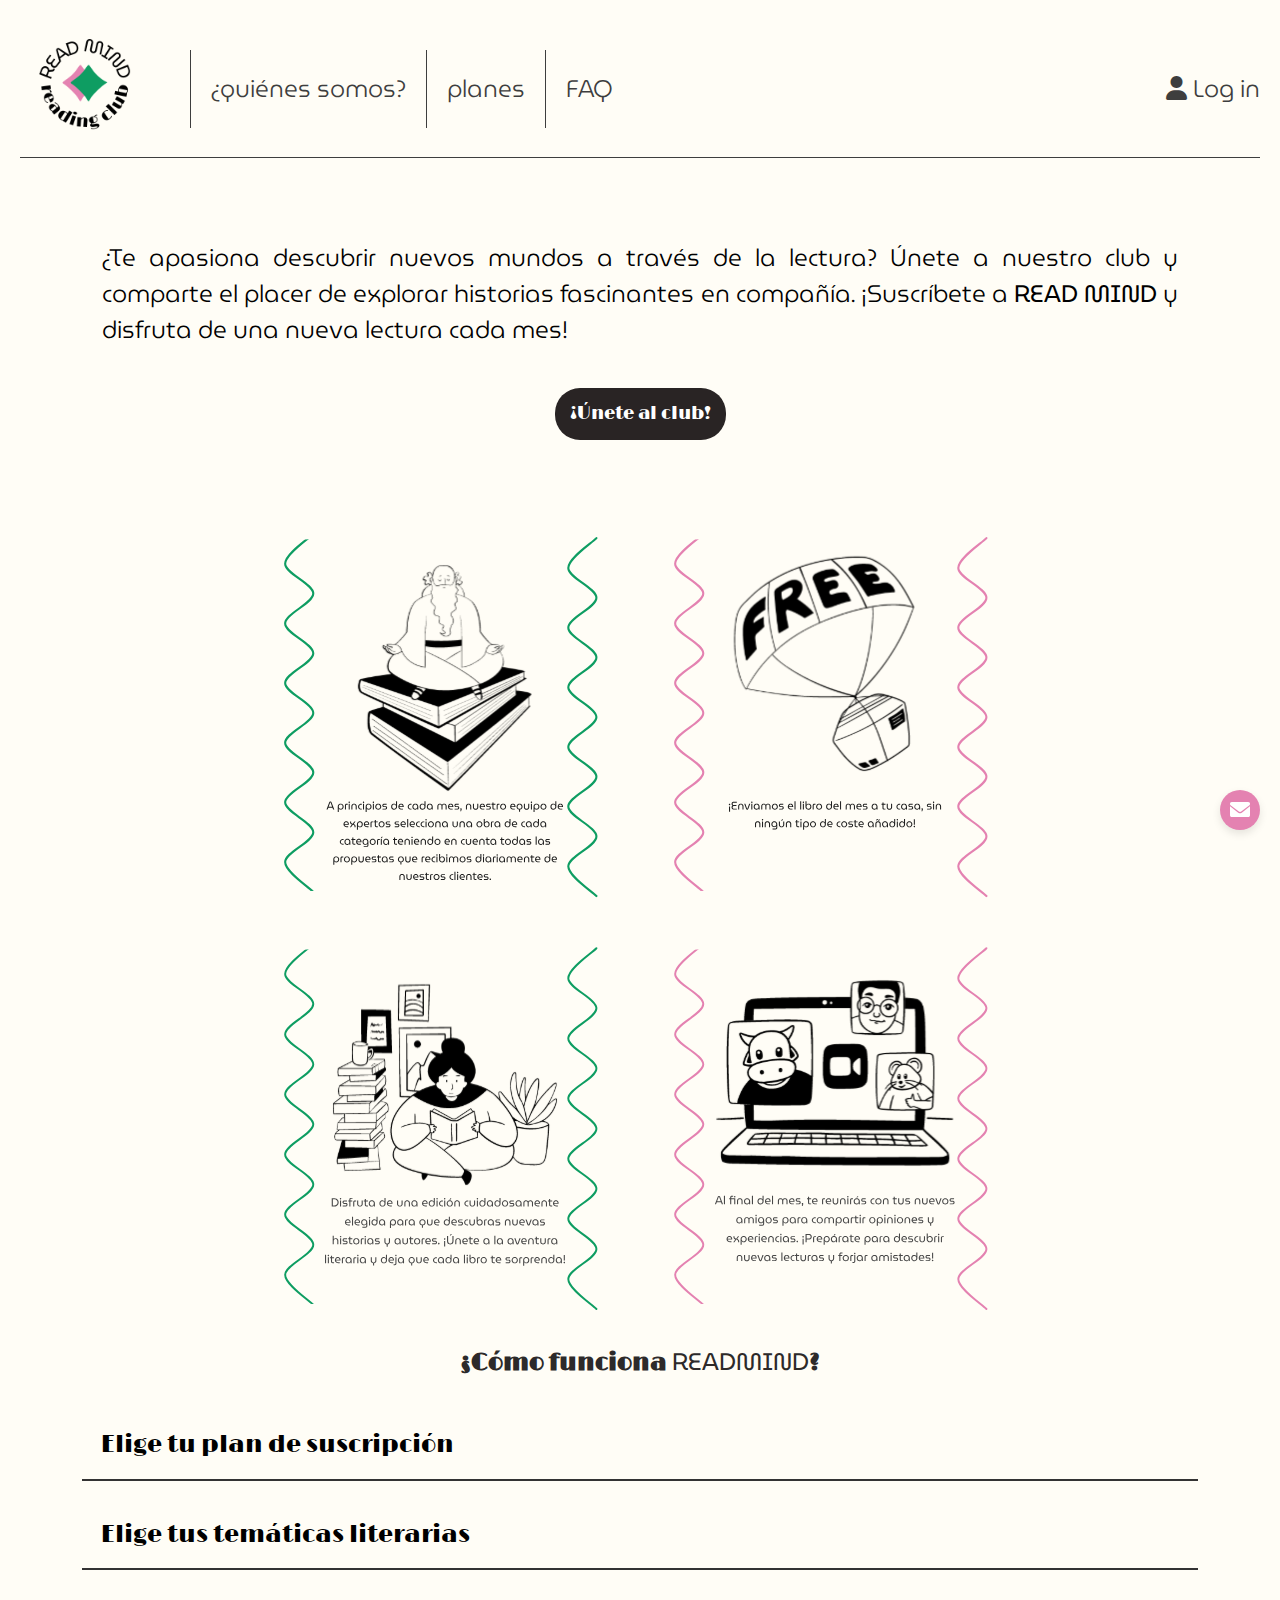
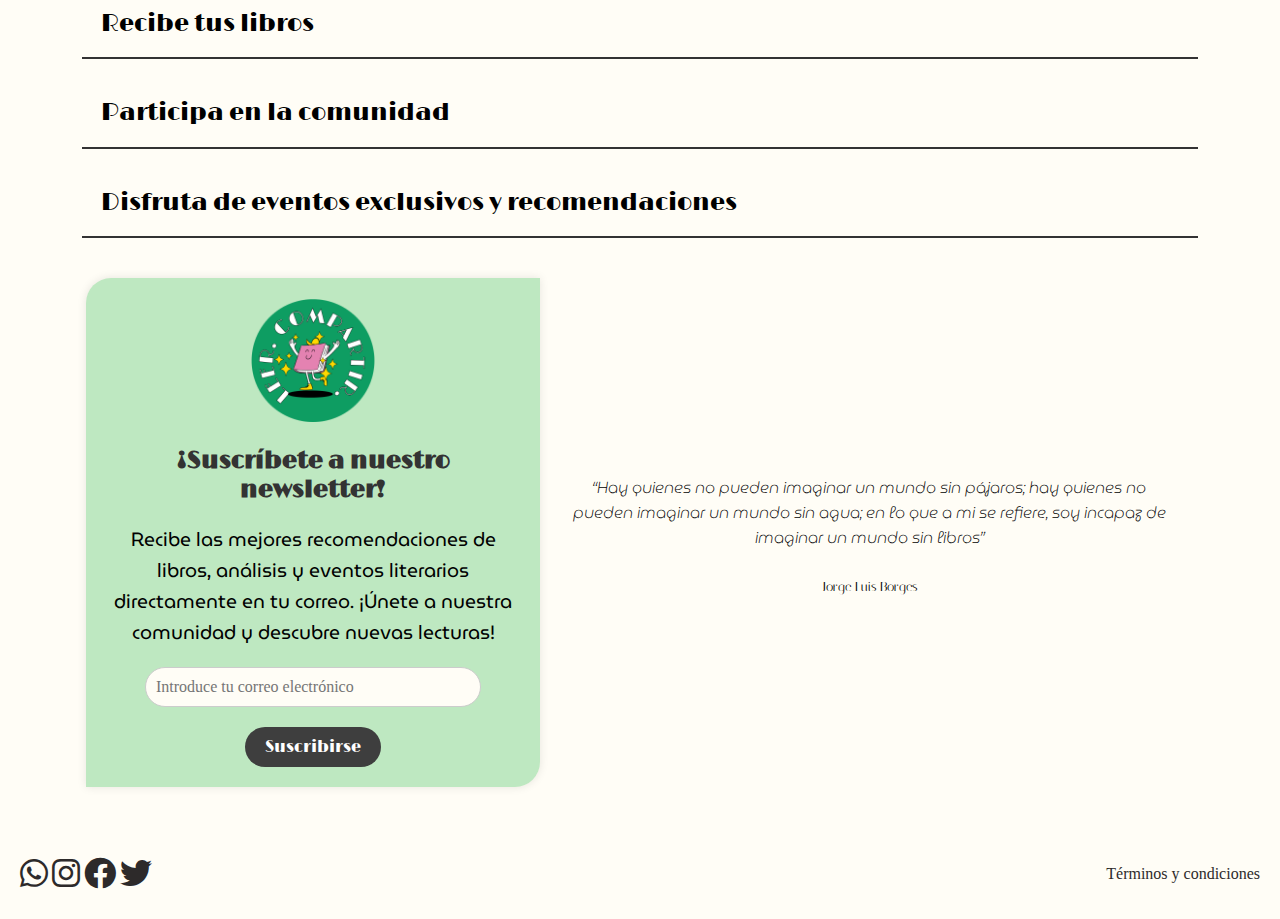
==== commit d6b4cd95: "fg" ====
--- a/index.html
+++ b/index.html
@@ -49,6 +49,7 @@
         <button class="header__button" aria-label="Abrir menú">
             <i class="fas fa-bars"></i>
         </button>
+        <!-- Añadimos HTML para nuestro menú responsive en móvil -->
         <div class="header__secciones-movil">
             <nav class="nav__movil">
                 <ul class="nav__secciones-movil">
@@ -80,6 +81,7 @@
             <img class="proceso__item" src="img/Ilustracion4.svg" alt="ilustracion4">
 
         </div>
+        <!-- Realizamos un acordeon que se reutilizará en otras de nuestras páginas -->
         <article class="acordeon__container">
             <h2 class="acordeon__h2">¿Cómo funciona <span class="destacado">READMIND</span>?</h2>
             <div class="acordeon">
@@ -145,7 +147,7 @@
             <i class="fas fa-arrow-up"></i>
         </a>
     </main>
-
+<!-- Footer común a todas las páginas -->
     <footer class="footer">
 
         <div class="footer__icons">
--- a/css/styles.css
+++ b/css/styles.css
@@ -1,13 +1,13 @@
-
-
-
-body{
+/* CONSIDERACIONES A TENER EN CUENTA: Este código está con algunas de las medidas modificadas por la extensión px to rem, que ayuda a realizar las equivalencias de manera ágil y eficaz. */
+/* ESTILOS GLOBALES */
+
+body {
     --font-family-primary: "museomoderno", sans-serif;
     --font-family-secondary: "limelight", serif;
     --font-family-third: "italiana";
-    --color-primary:rgb(228, 130, 177);
+    --color-primary: rgb(228, 130, 177);
     --color-secondary: rgb(14, 157, 98);
-    --color-text:  rgb(45, 42, 42);
+    --color-text: rgb(45, 42, 42);
     --color-background: rgb(255, 253, 246);
 }
 
@@ -17,41 +17,58 @@
     display: flex;
     flex-direction: column;
     background-color: var(--color-background);
-    font-size: .75rem;
     min-height: 100vh;
-    scrollbar-width: thin; /* Ancho de la barra de desplazamiento */
-    scrollbar-color: var(--color-secondary); /* Color de la barra de desplazamiento y del track */
-}
-
-input, button, textarea, select {
+    scrollbar-width: thin;
+
+    scrollbar-color: var(--color-secondary);
+   
+}
+
+input,
+button,
+textarea,
+select {
     font: inherit;
-    }
-
-  
-/* Estilo para navegadores basados en Trident/EdgeHTML (Internet Explorer y Edge antiguo) */
+}
+
+
+/* Estilos para la scrollbar extraído de https://www.campusmvp.es/recursos/post/como-personalizar-los-estilos-css-de-las-barras-de-scroll.aspx */
+
 body::-ms-scrollbar {
     width: 10px;
-    
+
 }
 
 body::-ms-scrollbar-track {
-    background:var(--color-background);}
+    background: var(--color-background);
+}
 
 ::-webkit-scrollbar {
-    width: 10px; /* Ancho de la barra de desplazamiento */
+    width: 10px;
 
 }
 
 ::-webkit-scrollbar-track {
-    background:var(--color-background); /* Color del track de la barra de desplazamiento */
+    background: var(--color-background);/
 }
 
 ::-webkit-scrollbar-thumb {
-    background-color: #0E9D62; /* Color de la barra de desplazamiento */
-    border-radius: .625rem; /* Redondeado de la barra de desplazamiento */
-    border: 2px solid  rgb(255, 253, 246); /* Borde alrededor de la barra de desplazamiento */
-}
-
+    background-color: #0E9D62;
+    border-radius: .625rem;
+    border: 2px solid rgb(255, 253, 246);
+}
+
+.destacado {
+    font-family: var(--font-family-primary);
+    font-weight: 400;
+}
+
+.logo__img {
+    width: 6.25rem;
+    margin: .9375rem;
+}
+
+/* ESTILOS HEADER  */
 .header {
     display: flex;
     color: var(--color-text);
@@ -64,57 +81,55 @@
     font-style: normal;
     border-bottom: .0625rem solid rgb(62, 62, 62);
     position: relative;
-    font-size: 1rem;
-    
-}
-
-
-.logo__img{
-    width: 6.25rem;
-    margin: .9375rem;
-}
+
+
+}
+
 
 .nav__secciones {
     justify-content: center;
-      list-style: none;
-      display: flex;
-      flex-wrap: wrap;
-      font-size: 1rem;
-      margin-left: auto; /* Mueve los elementos a la derecha en pantallas grandes */
-    
-  }
-
-  
+    list-style: none;
+    display: flex;
+    flex-wrap: wrap;
+    font-size: 1rem;
+    margin-left: auto;
+
+}
+
+
 
 .nav__item {
     padding: 1.25rem;
     border-left: .0625rem solid rgb(62, 62, 62);
-    
-    
+
+
 }
 
 .nav__link {
     color: rgb(62, 62, 62);
     text-decoration: none;
-    font-size: 1.1rem;
-   
+    font-size: 1rem;
+
 }
 
 .nav__link:hover {
-    
+
     font-weight: 600;
-    
-}
-
-
-
-
-.header__secciones{
+
+}
+
+.header__logo {
+    flex-shrink: 0;
+}
+
+
+
+.header__secciones {
     display: flex;
     flex-direction: row;
     justify-content: space-between;
     align-items: center;
-    
+
 }
 
 .header__button {
@@ -123,22 +138,23 @@
     border: none;
     font-size: 1.5rem;
     cursor: pointer;
-    
-  
-
-}
-
+
+
+
+}
 
 
 .header__secciones-movil {
     display: none;
     position: absolute;
-    top: 100%; /* Posiciona el menú desplegable debajo del header */
+    top: 100%;
     left: 0;
     width: 100%;
-    background-color:var(--color-background); /* Fondo blanco para el menú desplegable */
-    box-shadow: 0rem .5rem 1rem 0rem rgba(0,0,0,0.2); /* Sombra */
-    z-index: 1; /* Asegura que esté encima del contenido */
+    background-color: var(--color-background);
+    box-shadow: 0rem .5rem 1rem 0rem rgba(0, 0, 0, 0.2);
+    z-index: 1;
+    padding: 0;
+
 
 }
 
@@ -148,17 +164,18 @@
     flex-direction: column;
     align-items: center;
     position: absolute;
-    top: 100%; /* Posiciona el menú desplegable debajo del header */
+    top: 100%;
     left: 0;
     width: 100%;
-    background-color: var(--color-background); /* Fondo blanco para el menú desplegable */
-    z-index: 1; /* Asegura que esté encima del contenido */
-    border-bottom: .0625rem solid var(--color-text);}
+    background-color: var(--color-background);
+    z-index: 1;
+    border-bottom: .0625rem solid var(--color-text);
+}
 
 .nav__item-movil {
     list-style: none;
     margin: .625rem 0;
-    text-align: center; /* Centra los elementos */
+    text-align: center;
 }
 
 .nav__link-movil {
@@ -166,200 +183,66 @@
     text-decoration: none;
     font-size: 1rem;
     padding: .625rem 1.25rem;
-    display: block; /* Asegura que los enlaces ocupen todo el ancho */}
-
-    .nav__link-movil:hover {
-        font-weight: 600;
-    }
-    
+    display: block;
+}
+
+.nav__link-movil:hover {
+    font-weight: 600;
+}
+
+
 
 .main {
     flex: 1;
     padding: 1.875rem;
     text-align: center;
     display: flex;
-   align-items: center;
+    align-items: center;
     flex-direction: column;
     margin: 1.25rem;
     justify-content: center;
-  
-
-}
-
-
-.main__encabezado{
-  font-size: 1.5rem;
-    font-family: var(--font-family-secondary);
-    text-align: center;
-
-}
-.intro__texto{
-    font-size: 1.5rem;
-    font-family: var(--font-family-primary);
-    font-weight: 300;
-    line-height: 150%;
-    flex-wrap: wrap;
-    margin: 1.25rem;
-    text-align: justify;
-    text-justify: inter-word;
-    
-
-}
-.intro{
-    width: 80%;
-    min-width: 18.75rem;
-}
-
-.main__img-lateral{
-    width: 20%;
-    height: 20%;
-
-}
-
-.quienessomos__box{
+    margin: 2rem;
+
+
+}
+
+/* ESTILOS FOOTER  */
+.footer {
+    background-color: var(--color-background);
+    color: rgb(41, 36, 36);
     display: flex;
     flex-direction: row;
+    justify-content: space-between;
     align-items: center;
-    justify-content: center;
-}
-
-.main__quienessomos{
-    display: flex;
-    flex-direction: column;
-    justify-content: center;
-    align-items:center;
-
-}
-.quienessomos__text{
-    display: flex;
-    justify-content: center;
-    flex-direction: column;
-    width: 80%;
-    min-width: 18.75rem;
-    
-}
-
-.quienessomos__p{ 
-    font-size: 1.25rem;
-    font-family: var(--font-family-primary);
-    text-align:center;
-    font-weight: 200;
-    line-height: 150%;
-    flex-wrap: wrap;
-    margin: 1.25rem 0 3.125rem 0;
-    max-width: 64.375rem;
-    text-align: justify;
-    
-
-}
-
-.newsletter {
-    padding: 1.25rem;
-    border-radius: 1.5625rem 0rem 1.5625rem 0rem;
-    text-align: center;
-    background-color: rgba(126, 212, 139, 0.5); /* Color de fondo con opacidad */
-    box-shadow: 0 0 .625rem rgba(0, 0, 0, 0.1); /* Sombra */
-    max-width: 21.875rem;
-    
-
-    
-    
-
-}
-.newsletter h2 {
-    margin-bottom: 1.25rem;
-    font-size: 1.5rem;
-    color: #333;
-    font-family: var(--font-family-secondary);
-}
-
-.newsletter p{
-    font-family: var(--font-family-primary);
-    font-size: 1rem;
-}
-.newsletter input[type="email"] {
-    width: calc(100% - 6.25rem);
-    padding: .625rem;
-    margin-bottom: 1.25rem;
-    border: .0625rem solid #ccc;
-    border-radius: 1.5625rem;
-    background-color: rgba(255, 253, 246);
-}
-.newsletter input[type="submit"] {
-    background-color: rgb(62, 62, 62); 
-    color: #fff;
-    border: none;
-    padding: .625rem 1.25rem;
-    border-radius: 1.5625rem;
-    cursor: pointer;
-    font-size: 1rem;
-    font-family: var(--font-family-secondary);
-}
-.newsletter input[type="submit"]:hover {
+    margin-right: 3.125rem;
+    min-width: 100%;
+    height: 3.125rem;
+
+}
+
+.footer a {
+    color: var(--color-text);
+    text-decoration: none;
+
+
+}
+
+/* ELEMENTOS REUTILIZADOS EN VARIOS HTML */
+
+.icono_logo {
+    margin: 0 10px;
+    width: 15px;
+}
+
+.button__form:hover {
     background-color: var(--color-primary);
     box-shadow: 0 0 .4375rem .0625rem var(--color-primary);
 }
 
-.main__parteinferior{
-    display: flex;
-    flex-direction: row;
-    justify-content: space-evenly;
-    align-items: center;
-    width: 80%;
-    flex-wrap: wrap;
-    
-}
-
-.intro__ilustracion{
-    width: 100%;
-} 
-
-.newsletter__img{
-    max-width: 30%;
-    
-}
-
-.destacado{
-    font-family: var(--font-family-primary);
-    font-weight: 400;
-}
-
- .proceso{
-    margin-top: 3.125rem;
-    display: flex;
-    justify-content: center;
-    flex-wrap: wrap;
-
-} 
-
-.proceso__item{
-    width: 18.75rem;
-    padding: 1.25rem;
-   
-}
-
-.button__form{
-    margin: 1.25rem;
-    background-color: rgb(41, 36, 36);
-    font-size: 1rem;
-    padding: .9375rem;
-    border-radius: 1.5625rem;
-    color: white;
-    text-decoration: none;
-    font-family: var(--font-family-secondary);
-    border: none;
-
-}
-
-.button__form:hover{
-    background-color: var(--color-primary);
-    box-shadow: 0 0 .4375rem .0625rem var(--color-primary);
-}
-
-
-
-.button{
-   
+
+
+.button {
+
     margin: 1.25rem;
     background-color: rgb(41, 36, 36);
     font-size: 1.13rem;
@@ -369,16 +252,18 @@
     text-decoration: none;
     font-family: var(--font-family-secondary);
 
-   
-    
-}
-
-.button:hover{
+
+
+}
+
+.button:hover {
     background-color: var(--color-primary);
     box-shadow: 0 0 .4375rem .0625rem var(--color-primary);
 }
 
-.main__cita{
+/* Estilo cita reutilizada en index y slider del html quienessomos.html */
+
+.main__cita {
     display: flex;
     flex-direction: column;
     justify-content: center;
@@ -390,63 +275,55 @@
 
 }
 
-.slider__info{
-    font-size: 1rem;
-    text-align: justify;
-    font-family: var(--font-family-primary);
-    font-weight: 300;
-}
-
-.main__autor{
+
+
+.main__autor {
     font-family: var(--font-family-third);
     font-size: .8rem;
-    text-align:end;
-    
-
-
-}
-
-.main__p{
+    text-align: end;
+
+
+
+}
+
+.main__p {
     font-family: var(--font-family-primary);
     font-size: 1rem;
     font-style: italic;
 }
 
-.footer {
-    background-color: var(--color-background);
-    color: rgb(41, 36, 36);
-    display: flex;
-    flex-direction: row;
-    justify-content: space-between;
-    align-items: center;
-    margin-right: 3.125rem;
-    min-width: 100%;
-    height: 3.125rem;
-    
-  }
-
- .footer a {
-     color: var(--color-text);
-     text-decoration: none;
-    
-     
- }
+
+
+/* ESTILOS SLIDER */
+
+.slider__info {
+    font-size: 1rem;
+    text-align: justify;
+    font-family: var(--font-family-primary);
+    font-weight: 300;
+}
+
 .slider__container {
+
     width: 100%;
     max-width: 75rem;
     overflow: hidden;
     position: relative;
-    margin: 0 auto; /* Centra el contenedor */
-    
+    margin: 0 auto;
+  
+
+
 }
 
 .slider {
     display: flex;
     transition: transform 0.2s ease-in-out;
-    }
+
+
+}
 
 .slider__card {
-    flex: 0 0 33.33%; /* Tres tarjetas por fila */
+    flex: 0 0 auto;
     box-sizing: border-box;
     padding: 1.25rem;
     text-align: center;
@@ -455,9 +332,9 @@
 
     margin: .625rem;
     border-radius: 1.5625rem 0rem 1.5625rem 0rem;
-    max-width: 18.75rem; /* Ancho máximo ajustado */
-    min-width: 12.5rem; /* Ancho mínimo para evitar problemas */
-    
+    max-width: 18.75rem;
+    min-width: 18.75rem;
+
 }
 
 .slider__card img {
@@ -466,9 +343,8 @@
     border-radius: 50%;
     margin-bottom: .625rem;
     object-fit: cover;
-    /* border: .625rem solid var(--color-primary); Borde con color */
     box-shadow: 0 0 .4375rem .0625rem var(--color-primary);
-    
+
 }
 
 .slider__card h3 {
@@ -501,18 +377,14 @@
     outline: none;
 }
 
-
-.icono_logo {
-    margin: 0 10px;
-    width: 15px;
-}
+/* ESTILO PESTAÑAS REUTILIZADAS EN INDEX, PLANES Y FAQ */
 
 .tabs {
     width: 670px;
-    height: 260px; 
+    height: 260px;
     padding: 20px;
     padding-bottom: 70px;
-    flex-direction: column;    
+    flex-direction: column;
     background-color: var(--color-background);
     border-bottom: 2px solid var(--color-secondary);
     display: flex;
@@ -527,7 +399,7 @@
 
 
 
-.tabs-buttons{
+.tabs-buttons {
     width: 100%;
     display: flex;
     flex-direction: row;
@@ -536,27 +408,56 @@
     gap: 30px;
     cursor: pointer;
     justify-content: space-between;
-   
-    
+
+
 }
 
 .tabs-contenido {
-    min-height: 300px; /* Ajusta esta altura según tus necesidades */
+    min-height: 300px;
     display: none;
     padding: 20px;
     box-sizing: border-box;
-  
-}
-
-.tabs-contenido ul{
+
+}
+
+.tabs-contenido ul {
     padding: 0;
     margin: 0 0 20px 0;
 }
 
 
 
+.tabs-button {
+    margin-bottom: 20px;
+    display: flex;
+    justify-content: center;
+    align-items: center;
+    border-bottom: 2px solid var(--color-secondary);
+    ;
+    width: 200px;
+    height: 40px;
+    background-color: var(--color-background);
+    color: var(--color-text);
+
+
+
+}
+
+.tabs-button-active {
+
+    font-weight: bold;
+    font-size: 1.2rem;
+    border-bottom: 4px solid var(--color-primary);
+    background-color: var(--color-primary);
+
+    color: var(--color-background);
+}
+
+
+
+
 .u-visible {
-    display:block;
+    display: block;
     font-family: var(--font-family-primary);
     font-size: 1rem;
     color: var(--color-text);
@@ -564,187 +465,15 @@
     display: flex;
     flex-direction: column;
     align-items: center;
-    
-   
-    
-   
-
-}
-
-.button__precio{
-   
-    margin-bottom: 2rem;
-    background-color: rgb(41, 36, 36);
-    font-size: 1rem;
-    padding: .800rem;
-    border-radius: 1.5625rem;
-    color: white;
-    text-decoration: none;
-    font-family: var(--font-family-secondary);
-
-
-   
-    
-}
-
-.button__precio:hover{
-    background-color: var(--color-primary);
-    box-shadow: 0 0 .4375rem .0625rem var(--color-primary);
-}
-
-
-
-.tabs-button {
-    margin-bottom: 20px;
-    display: flex;
-    justify-content: center;
-    align-items: center;
-    border-bottom: 2px solid var(--color-secondary);;
-    width: 200px;
-    height: 40px;
-    background-color: var(--color-background); /* Fondo de los botones por defecto */
-    color: var(--color-text); /* Color del texto por defecto */
-   
- 
-
-}
-.tabs-button-active{
-    
-    font-weight: bold;
-    font-size: 1.2rem;
-    border-bottom:  4px solid var(--color-primary);
-    background-color: var(--color-primary);
-
-color: var(--color-background); /* Color del texto del botón activo */
-}
-
-
-.precio{
-    font-family: var(--font-family-secondary);
-    color: var(--color-secondary);
-    font-size: 1.5rem;
-}
-.container__plans{
-    padding: 1.25rem;
-    display: flex;
-    flex-direction: column;
-    width: 80%;
-    margin-top: .625rem;
-    font-family: var(--font-family-primary);
-    
-  
-}
-
-.container__plans--h1{
-    font-family: 'Limelight', cursive;
-    color: #333;
-    text-align: center;
-    font-size: 1.5rem;
-    margin-bottom: 1.25rem;
-   
-}
-
-.acordeon__container{
-    width: 100%;
-
-}
-
-.acordeon__h2{
-    font-family: 'Limelight', cursive;
-    color: #333;
-    font-size: 1.125rem;
-    margin-top: .625rem;
-
-}
-
-.descripcion {
-    font-size: 1rem;
-    line-height: 1.6;
-    color: var(--color-text);
-    font-family: var(--font-family-primary);
-    text-align:justify;
-}
-
-.plan {
-    margin-bottom: 1.25rem;
-    display: flex;
-    flex-direction: column;
-    align-items: flex-start;
-}
-
-.plan__h2 {
-    font-family: 'Limelight', cursive;
-    color: #333;
-    font-size: 1.5rem;
-    margin-top: 1.25rem;
-}
-
-.acordeon__item {
-  background-color: var(--color-background);
-   cursor: pointer;
-    padding: 1.125rem;
-    width: 80%;
-    text-align: left;
-    font-size: 1rem;
-    
-    font-family: var(--font-family-secondary);
-    flex-direction: column;
-    
-    display: flex;
-    justify-content: start;
-    align-items: start;
-    margin: .625rem;
-   border: none;
-   border-bottom: .125rem solid #333;
-  
-}
-
-.acordeon__item:hover {
-   
-    border-bottom: .125rem solid var(--color-primary);
-    
-}
-
-.acordeon{
-    display: flex;
-    flex-direction: column;
-    justify-content: center;
-    align-items: center;
-    margin-bottom: 1.25rem;
-
-}
-.acordeon{
-    width: 100%;
-    margin-bottom: 1.875rem;
-    
-    
-    
-}
-.acordeon__info {
-    display: none;
-    padding:  .9375rem;
-    
-    overflow: hidden;
-    font-family: var(--font-family-primary);
-    font-size: 1rem;
-    border-radius: .625rem;
-    text-align: justify;
-    width: 80%;
-    
-}
-
-.acordeon__info p {
-    margin-top: 0;
-}
-
-.acordeon__info.active {
-    display: block;
-
-}
-
-.faq-title{
-    font-family: var(--font-family-secondary);
-}
+
+
+
+
+
+}
+
+
+/* ESTILO FORMULARIOS */
 
 .form__container {
     background-color: #fff;
@@ -773,11 +502,11 @@
     text-align: left;
 }
 
-.form__grupo h2{
-    font-family: var(--font-family-secondary);
-}
-
-.form__grupo--check{
+.form__grupo h2 {
+    font-family: var(--font-family-secondary);
+}
+
+.form__grupo--check {
     display: flex;
     flex-direction: row;
 
@@ -794,7 +523,7 @@
     padding: .5rem;
     border: .0625rem solid #cccccc;
     border-radius: .3125rem;
-    box-sizing:content-box;
+    box-sizing: content-box;
 }
 
 .mensaje__error {
@@ -819,7 +548,7 @@
     font-family: var(--font-family-secondary);
 }
 
-.unico__genero--cancel{
+.unico__genero--cancel {
     margin: 1.25rem;
     font-size: 1rem;
     padding: .9375rem;
@@ -827,10 +556,10 @@
     text-decoration: none;
     font-family: var(--font-family-secondary);
     background-color: #c87d2d;
-    
-}
-
-.confirmacion{
+
+}
+
+.confirmacion {
     display: none;
     background-color: #e7f3fe;
     padding: 1rem;
@@ -845,17 +574,8 @@
     box-shadow: 0 0 .4375rem .0625rem var(--color-primary);
 }
 
-/* .confirmation-message {
-    text-align: center;
-    margin-top: 1.25rem;
-    background-color: #e7f3fe;
-    
-    padding: .625rem;
-    border: .0625rem solid #bce8f1;
-    border-radius: .3125rem;
-} */
-
-.genre-select {
+
+.seleccionar__genero {
     margin-bottom: .625rem;
 }
 
@@ -864,11 +584,13 @@
     padding: 1.25rem;
     border-radius: .625rem;
     box-shadow: 0 .125rem .625rem rgba(0, 0, 0, 0.1);
-    width: 18.75rem;
+    max-width: 36rem;
+    min-width: 18.75rem;
     display: flex;
     flex-direction: column;
     justify-content: center;
     align-items: center;
+    width: 600px;
 }
 
 .login__h1 {
@@ -910,11 +632,12 @@
     color: white;
     text-decoration: none;
     font-family: var(--font-family-secondary);
-    
-}
-
-.login__p{
-    font-family: var(--font-family-primary);
+
+}
+
+.login__p {
+    font-family: var(--font-family-primary);
+    text-align: center;
 }
 
 .unico__genero:hover {
@@ -928,28 +651,18 @@
     font-family: var(--font-family-primary);
 }
 
-.forgot__password  a {
+.forgot__password a {
     color: var(--color-text);
     text-decoration: none;
-    
-}
-
-/* .confirmacion{
-    text-align: center;
-    margin-top: 1.25rem;
-    background-color: #e7f3fe;
-    color: #31708f;
-    padding: .625rem;
-    border: .0625rem solid #bce8f1;
-    border-radius: .3125rem;
-}
- */
+
+}
+
 
 .contactform__container {
-    max-width: 37.5rem;
+    max-width: 36rem;
     min-width: 18.75rem;
     margin: 1.25rem;
-    padding: 2rem;
+    padding: 3rem;
     background-color: #fff;
     border-radius: .5rem;
     box-shadow: 0 0 .625rem rgba(0, 0, 0, 0.1);
@@ -957,7 +670,7 @@
 
 
 
-.contact__info{
+.contact__info {
     font-family: var(--font-family-primary);
     text-align: justify;
     font-size: 1rem;
@@ -965,7 +678,7 @@
 
 
 
-.icon__contacto{
+.icon__contacto {
     position: fixed;
     bottom: 4.375rem;
     right: 1.25rem;
@@ -982,8 +695,8 @@
     transition: background-color 0.3s, transform 0.3s;
 }
 
-.icon__contacto:hover{
-     background-color: var(--color-primary);
+.icon__contacto:hover {
+    background-color: var(--color-primary);
     box-shadow: 0 0 .4375rem .0625rem var(--color-primary);
 
 }
@@ -1002,7 +715,8 @@
     border-radius: 50%;
     box-shadow: 0rem .25rem .5rem rgba(0, 0, 0, 0.1);
     z-index: 1000;
-    display: none; /* La ocultamos inicialmente */
+    display: none;
+    /* La ocultamos inicialmente */
     transition: background-color 0.3s, transform 0.3s;
 }
 
@@ -1011,54 +725,418 @@
     box-shadow: 0 0 .4375rem .0625rem var(--color-primary);
 }
 
+/* ------------------------------------ */
+/*      ESTILOS INDEX.HTML */
+/* ------------------------------------ */
+
+.main__encabezado {
+    font-size: 1.5rem;
+    font-family: var(--font-family-secondary);
+    text-align: center;
+
+}
+
+.intro__texto {
+    font-size: 1.5rem;
+    font-family: var(--font-family-primary);
+    font-weight: 300;
+    line-height: 150%;
+    flex-wrap: wrap;
+    margin: 1.25rem;
+    text-align: justify;
+    text-justify: inter-word;
+
+
+}
+
+
+.intro {
+    width: 100%;
+    min-width: 18.75rem;
+}
+
+/* ESTILOS NEWSLETTER */
+
+.newsletter {
+    padding: 1.25rem;
+    border-radius: 1.5625rem 0rem 1.5625rem 0rem;
+    text-align: center;
+    background-color: rgba(126, 212, 139, 0.5);
+    box-shadow: 0 0 .625rem rgba(0, 0, 0, 0.1);
+    max-width: 21.875rem;
+
+}
+
+.newsletter h2 {
+    margin-bottom: 1.25rem;
+    font-size: 1.5rem;
+    color: #333;
+    font-family: var(--font-family-secondary);
+}
+
+.newsletter p {
+    font-family: var(--font-family-primary);
+    font-size: 1rem;
+}
+
+.newsletter input[type="email"] {
+    width: calc(100% - 6.25rem);
+    padding: .625rem;
+    margin-bottom: 1.25rem;
+    border: .0625rem solid #ccc;
+    border-radius: 1.5625rem;
+    background-color: rgba(255, 253, 246);
+}
+
+.newsletter input[type="submit"] {
+    background-color: rgb(62, 62, 62);
+    color: #fff;
+    border: none;
+    padding: .625rem 1.25rem;
+    border-radius: 1.5625rem;
+    cursor: pointer;
+    font-size: 1rem;
+    font-family: var(--font-family-secondary);
+}
+
+.newsletter input[type="submit"]:hover {
+    background-color: var(--color-primary);
+    box-shadow: 0 0 .4375rem .0625rem var(--color-primary);
+}
+
+.newsletter__img {
+    max-width: 30%;
+
+}
+
+.main__parteinferior {
+    display: flex;
+    flex-direction: row;
+    justify-content: space-evenly;
+    align-items: center;
+    width: 100%;
+    flex-wrap: wrap;
+
+}
+
+.intro__ilustracion {
+    width: 100%;
+}
+
+/* ESTILO ILUSTRACIONES PROCESO */
+.proceso {
+    margin-top: 3.125rem;
+    display: flex;
+    justify-content: center;
+    flex-wrap: wrap;
+
+}
+
+.proceso__item {
+    width: 15rem;
+    padding: 1rem;
+
+}
+
+/* ------------------------------------ */
+/*      ESTILOS QUIENESSOMOS.HTML */
+/* ------------------------------------ */
+
+.quienessomos__box {
+    display: flex;
+    flex-direction: row;
+    align-items: center;
+    justify-content: center;
+    width: 100%;
+}
+
+.main__quienessomos {
+    display: flex;
+    flex-direction: column;
+    justify-content: center;
+    align-items: center;
+
+}
+
+.main__img-lateral {
+    width: 20%;
+    height: 20%;
+
+}
+
+.quienessomos__text {
+    display: flex;
+    justify-content: center;
+    flex-direction: column;
+    width: 80%;
+    min-width: 18.75rem;
+
+}
+
+.quienessomos__p {
+    font-size: 1.25rem;
+    font-family: var(--font-family-primary);
+    text-align: center;
+    font-weight: 200;
+    line-height: 150%;
+    flex-wrap: wrap;
+    margin: 1.25rem 0 3.125rem 0;
+    max-width: 64.375rem;
+    text-align: justify;
+
+
+}
+
+
+
+
+.button__form {
+    margin: 1.25rem;
+    background-color: rgb(41, 36, 36);
+    font-size: 1rem;
+    padding: .9375rem;
+    border-radius: 1.5625rem;
+    color: white;
+    text-decoration: none;
+    font-family: var(--font-family-secondary);
+    border: none;
+
+}
+
+/* ------------------------------------ */
+/*      ESTILOS PLANES.HTML */
+/* ------------------------------------ */
+
+
+/* ESTILOS ACORDEON */
+
+.button__precio {
+
+    margin-bottom: 2rem;
+    background-color: rgb(41, 36, 36);
+    font-size: 1rem;
+    padding: .800rem;
+    border-radius: 1.5625rem;
+    color: white;
+    text-decoration: none;
+    font-family: var(--font-family-secondary);
+
+
+
+
+}
+
+.button__precio:hover {
+    background-color: var(--color-primary);
+    box-shadow: 0 0 .4375rem .0625rem var(--color-primary);
+}
+
+
+.precio {
+    font-family: var(--font-family-secondary);
+    color: var(--color-secondary);
+    font-size: 1.5rem;
+}
+
+.container__plans {
+    padding: 1.25rem;
+    display: flex;
+    flex-direction: column;
+    width: 100%;
+    margin-top: .625rem;
+    font-family: var(--font-family-primary);
+
+
+}
+
+.container__plans--h1 {
+    font-family: 'Limelight', cursive;
+    color: #333;
+    text-align: center;
+    font-size: 1.5rem;
+    margin-bottom: 1.25rem;
+
+}
+
+
+.acordeon__container {
+    width: 100%;
+
+}
+
+.acordeon__h2 {
+    font-family: var(--font-family-secondary);
+    color: var(--color-text);
+    font-size: 1.5rem;
+    margin-top: .625rem;
+
+}
+
+.descripcion {
+    font-size: 1rem;
+    line-height: 1.6;
+    color: var(--color-text);
+    font-family: var(--font-family-primary);
+    text-align: justify;
+}
+
+.plan {
+    margin-bottom: 1.25rem;
+    display: flex;
+    flex-direction: column;
+    align-items: flex-start;
+}
+
+.plan__h2 {
+    font-family: 'Limelight', cursive;
+    color: #333;
+    font-size: 1.5rem;
+    margin-top: 1.25rem;
+}
+
+.acordeon__item {
+    background-color: var(--color-background);
+    cursor: pointer;
+    padding: 1.125rem;
+    width: 100%;
+    text-align: left;
+    font-size: 1rem;
+
+    font-family: var(--font-family-secondary);
+    flex-direction: column;
+
+    display: flex;
+    justify-content: start;
+    align-items: start;
+    margin: .625rem;
+    border: none;
+    border-bottom: .125rem solid #333;
+
+}
+
+.acordeon__item:hover {
+
+    border-bottom: .125rem solid var(--color-primary);
+
+}
+
+.acordeon {
+    display: flex;
+    flex-direction: column;
+    justify-content: center;
+    align-items: center;
+    margin-bottom: 1.25rem;
+
+}
+
+.acordeon {
+    width: 100%;
+    margin-bottom: 1.875rem;
+
+
+
+}
+
+.acordeon__info {
+    display: none;
+    padding: .9375rem;
+
+    overflow: hidden;
+    font-family: var(--font-family-primary);
+    font-size: 1rem;
+    border-radius: .625rem;
+    text-align: justify;
+    width: 100%;
+
+}
+
+.acordeon__info p {
+    margin-top: 0;
+}
+
+.acordeon__info.active {
+    display: block;
+
+}
+
+.faq-title {
+    font-family: var(--font-family-secondary);
+}
+
+
+
 @media screen and (max-width: 758px) {
     .header {
-        flex-direction: row; /* Cambia a dirección vertical en pantallas más pequeñas */
-        align-items: center; /* Centra los elementos en dispositivos móviles */
-    }
-
-    /* .header__secciones {
+        flex-direction: row;
+        align-items: center;
+        display: flex;
+    }
+
+    .header__secciones {
+        order: 2;
+
+    }
+
+    .header__login {
+        order: 1;
+        margin-right: -35px;
+
+
+
+    }
+
+    .header__button {
+        order: 3;
+        display: block;
+    }
+
+    .nav__secciones {
+        display: none;
+    }
+
+    .contactform__container {
+        max-width: 33.5rem;
+        min-width: 15.75rem;
+        margin: 1.25rem;
+        padding: 3rem;
+        background-color: #fff;
+        border-radius: .5rem;
+        box-shadow: 0 0 .625rem rgba(0, 0, 0, 0.1);
+    }
+
+    .header__secciones-movil {
+        display: none;
+    }
+
+    .header__secciones-movil.active {
+        position: absolute;
+        top: 100%;
+        left: 0;
+        width: 100%;
+        background-color: var(--color-background);
+        box-shadow: 0rem .5rem 1rem 0rem rgba(0, 0, 0, 0.2);
+        z-index: 1;
         display: flex;
         flex-direction: column;
         align-items: center;
-    } */
-    .header__secciones {
-        order: 2;
-    
-    }
-
-    .header__login {
-        order: 1;
-    }
-
-    .header__button {
-        order: 3;
-        display: block; /* Muestra el botón de m
-
-    .logo__img {
-        order: -1;
-        margin: .625rem auto; /* Centra el logo */
-    }
-
-    .nav__secciones {
-        display: none; /* Oculta la lista de navegación en pantallas pequeñas */
-    }
-
-
-
-    .header__secciones-movil {
-        display: none; /* Inicialmente oculta el menú desplegable */
-    }
-
-    .header__secciones-movil.active {
-        display: flex; /* Muestra el menú desplegable cuando está activo */
-        
-    
-    }
+        justify-content: center;
+
+
+
+
+
+    }
+
+    .nav__secciones-movil {
+        padding: 0;
+
+    }
+
     .main {
-        margin-top: 0; /* Elimina el margen superior para que empiece justo después del header */
-        padding-top: .625rem; /* Añade un espacio superior al contenido principal */
-    }
+        margin-top: 0;
+        padding-top: .625rem;
+    }
+
     .tabs {
         width: 100%;
         height: auto;
@@ -1073,11 +1151,7 @@
         align-items: center;
     }
 
-    .tabs-button {
-        width: 100%;
-        height: 50px;
-        font-size: 0.9rem;
-    }
+
 
     .button__precio {
         font-size: 0.9rem;
@@ -1085,12 +1159,9 @@
     }
 
 
-    .tabs {
-        width: 90%;
-        height: auto;
-        padding: 15px;
-        padding-bottom: 60px;
-        font-size: 0.85rem;
+    .login__container {
+        max-width: 36rem;
+        min-width: 18.75rem;
     }
 
     .tabs-buttons {
@@ -1108,8 +1179,275 @@
         padding: .7rem;
     }
 
-    .main__img-lateral{
+    .main__img-lateral {
         display: none;
-    
-    }
-}
+
+    }
+
+    .newsletter {
+        padding: 1rem;
+        max-width: 100%;
+    }
+
+    .newsletter h2 {
+        font-size: 1.25rem;
+    }
+
+    .newsletter p {
+        font-size: 0.875rem;
+    }
+
+    .newsletter input[type="email"] {
+
+        padding: 0.5rem;
+    }
+
+    .newsletter input[type="submit"] {
+        padding: 0.5rem 1rem;
+        font-size: 0.875rem;
+    }
+
+    .newsletter__img {
+        max-width: 30%;
+    }
+
+
+
+
+    .form__container {
+        max-width: 36rem;
+        min-width: 18.75rem;
+        padding: 1rem;
+    }
+
+    .form__h1 {
+        font-size: 1.5rem;
+    }
+
+    .form__grupo {
+        margin-bottom: .75rem;
+    }
+
+    .form__input {
+        padding: .75rem;
+    }
+
+
+    .slider__card {
+        width: 100%;
+        padding: 1rem;
+
+
+    }
+}
+
+@media (min-width: 758px) {
+
+
+    .slider {
+        flex-wrap: nowrap;
+        width: calc(100% * 3);
+    }
+/* se pretende que se muestren unicamente tres tarjeas, sin embargo es ineficaz */
+    .slider__card {
+        flex: 0 0 33.33%;  
+    }
+}
+
+@media screen and (min-width: 1200px) {
+
+    .slider {
+        flex-wrap: nowrap;
+        width: calc(100% * 3);
+    }
+
+    .slider__card {
+        flex: 0 0 33.33%;
+    }
+
+    .nav__link {
+        color: rgb(62, 62, 62);
+        text-decoration: none;
+        font-size: 1.5rem;
+
+    }
+
+
+
+    .proceso__item {
+        width: 22rem;
+        padding: 1.2rem;
+
+    }
+
+    .tabs {
+        width: 800px;
+        padding: 20px;
+        padding-bottom: 70px;
+        flex-direction: column;
+        background-color: var(--color-background);
+        border-bottom: 2px solid var(--color-secondary);
+        display: flex;
+        align-items: start;
+        text-align: justify;
+        color: var(--color-text);
+        hyphens: auto;
+        font-family: var(--font-family-secondary);
+        font-size: 1.2rem;
+
+    }
+
+    .u-visible {
+        display: block;
+        font-family: var(--font-family-primary);
+        font-size: 1.2rem;
+        color: var(--color-text);
+        justify-content: space-between;
+        display: flex;
+        flex-direction: column;
+        align-items: center;
+
+
+
+
+
+    }
+
+    .tabs-button {
+        margin-bottom: 20px;
+        display: flex;
+        justify-content: center;
+        align-items: center;
+        border-bottom: 2px solid var(--color-secondary);
+        ;
+        width: 200px;
+        height: 40px;
+        background-color: var(--color-background);
+        color: var(--color-text);
+        font-size: 1.2rem;
+    }
+
+    .tabs-button-active {
+
+        font-weight: bold;
+        font-size: 1.2rem;
+        border-bottom: 4px solid var(--color-primary);
+        background-color: var(--color-primary);
+
+        color: var(--color-background);}
+
+
+    .tabs-contenido {
+            min-height: 300px;
+
+            padding: 20px;
+            box-sizing: border-box;
+            font-size: 1.2rem;
+
+        }
+
+        .container__plans {
+            padding: 1.25rem;
+            display: flex;
+            flex-direction: column;
+            width: 100%;
+            margin-top: .625rem;
+            font-family: var(--font-family-primary);
+            font-size: 1.2rem;
+
+
+        }
+
+        .container__plans--h1 {
+            font-family: 'Limelight', cursive;
+            color: #333;
+            text-align: center;
+            font-size: 1.5rem;
+            margin-bottom: 1.5rem;
+
+        }
+
+        .acordeon__item {
+            background-color: var(--color-background);
+            cursor: pointer;
+            padding: 1.2rem;
+            width: 100%;
+            text-align: left;
+            font-size: 1.5rem;
+
+            font-family: var(--font-family-secondary);
+            flex-direction: column;
+
+            display: flex;
+            justify-content: start;
+            align-items: start;
+            margin: .625rem;
+            border: none;
+            border-bottom: .125rem solid #333;
+
+        }
+
+        .acordeon__h2 {
+            font-family: var(--font-family-secondary);
+            color: var(--color-text);
+            font-size: 1.5rem;
+            margin-top: .625rem;
+
+        }
+
+        .acordeon__info {
+            display: none;
+            padding: .9375rem;
+
+            overflow: hidden;
+            font-family: var(--font-family-primary);
+            font-size: 1.2rem;
+            border-radius: .625rem;
+            text-align: justify;
+            width: 100%;
+
+        }
+
+        .button__precio {
+
+            margin-bottom: 2rem;
+            background-color: rgb(41, 36, 36);
+            font-size: 1.2rem;
+            padding: .800rem;
+            border-radius: 1.5625rem;
+            color: white;
+            text-decoration: none;
+            font-family: var(--font-family-secondary);
+
+
+
+
+        }
+
+        h1 {
+            font-size: 1.5rem;
+        }
+
+        .descripcion {
+            font-size: 1.2rem;
+            line-height: 1.6;
+            color: var(--color-text);
+            font-family: var(--font-family-primary);
+            text-align: justify;
+        }
+
+        .newsletter {
+            padding: 1.25rem;
+            border-radius: 1.5625rem 0rem 1.5625rem 0rem;
+            text-align: center;
+            background-color: rgba(126, 212, 139, 0.5);
+            box-shadow: 0 0 .625rem rgba(0, 0, 0, 0.1);
+            max-width: 25.875rem;
+
+        }
+
+        .newsletter p {
+            font-family: var(--font-family-primary);
+            font-size: 1.2rem;
+        }
+    }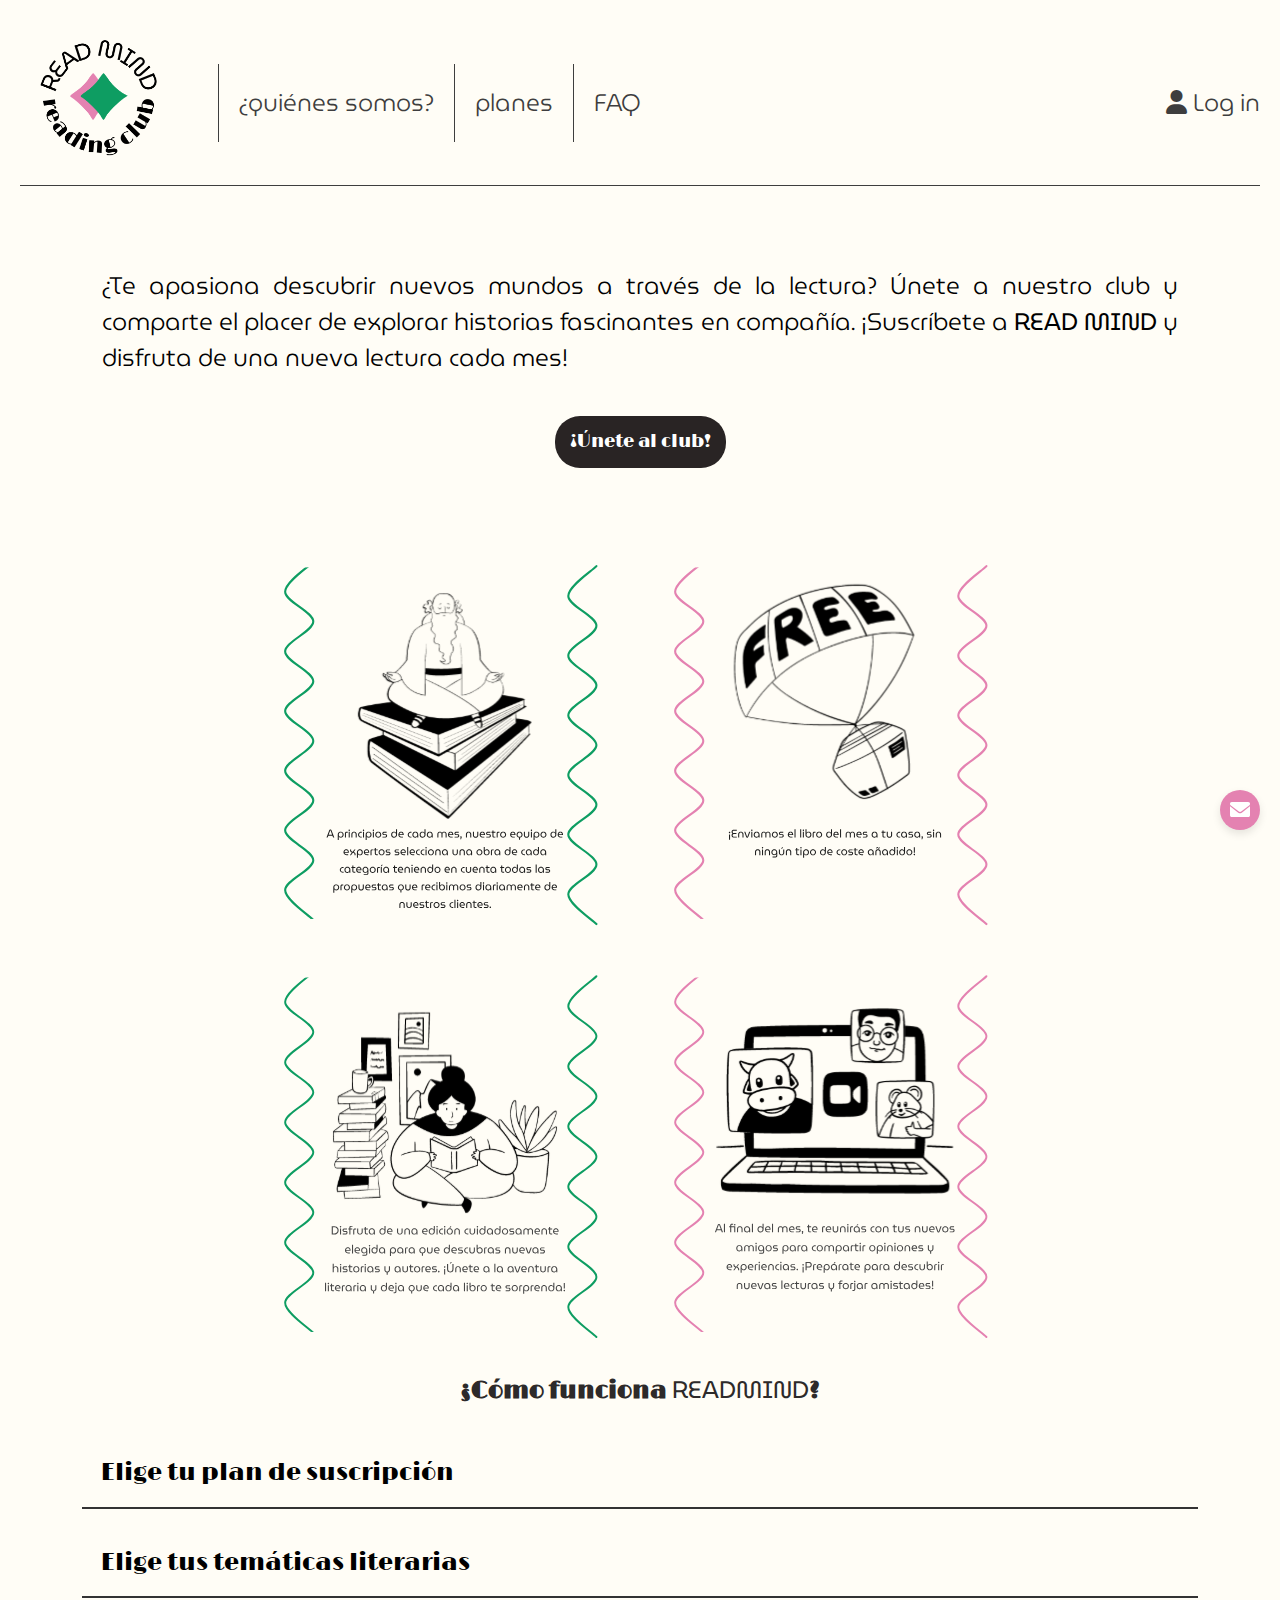
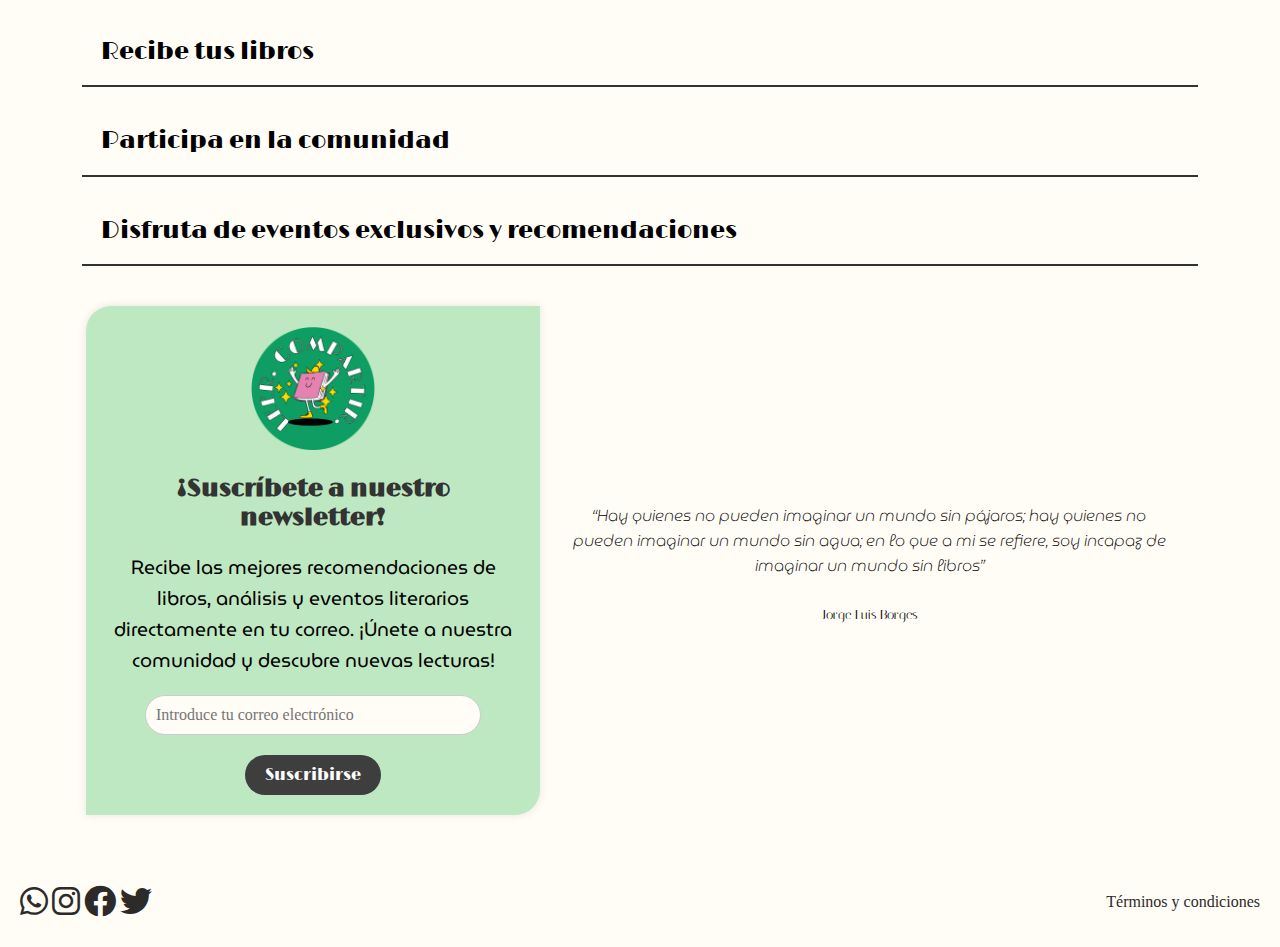
==== commit bbdad5dd: "hhhh" ====
--- a/index.html
+++ b/index.html
@@ -1,5 +1,5 @@
 <!DOCTYPE html>
-<html lang="en">
+<html lang="es">
 
 <head>
     <meta charset="UTF-8">
@@ -26,22 +26,22 @@
 </head>
 
 <body>
-    <header class="header">
+     <!-- Header común a todas las páginas -->
+     <header class="header">
         <div class="header__secciones">
             <div class="header__logo">
-                <a href="index.html"><img src="img/READMIND.png" alt="Logo" class="logo__img"></a>
+                <a href="index.html" title="ir al index"><img src="img/READMIND.png" alt="Logo" class="logo__img"></a>
             </div>
             <nav class="nav">
                 <ul class="nav__secciones">
-                    <li class="nav__item"><a href="quienessomos.html" class="nav__link">¿quiénes
-                            somos?</a></li>
-                    <li class="nav__item"><a href="planes.html" class="nav__link">planes</a></li>
-                    <li class="nav__item"><a href="contacto.html" class="nav__link">FAQ</a></li>
+                    <li class="nav__item"><a href="quienessomos.html" class="nav__link" title="ir a quienes somos?">¿quiénes somos?</a></li>
+                    <li class="nav__item"><a href="planes.html" class="nav__link" title="ir a planes">planes</a></li>
+                    <li class="nav__item"><a href="contacto.html" class="nav__link" title="ir a contcto">FAQ</a></li>
                 </ul>
             </nav>
         </div>
         <div class="header__login">
-            <a href="login.html" class="nav__link">
+            <a href="login.html" class="nav__link" title="ir al login">
                 <i class="fas fa-user"></i> Log in
             </a>
         </div>
@@ -49,19 +49,19 @@
         <button class="header__button" aria-label="Abrir menú">
             <i class="fas fa-bars"></i>
         </button>
-        <!-- Añadimos HTML para nuestro menú responsive en móvil -->
+        <!-- Header formato móvil -->
         <div class="header__secciones-movil">
             <nav class="nav__movil">
                 <ul class="nav__secciones-movil">
-                    <li class="nav__item-movil"><a href="quienessomos.html"
+                    <li class="nav__item-movil"><a href="quienessomos.html" title="ir a quienes somos?"
                             class="nav__link-movil">¿Quiénes somos?</a></li>
-                    <li class="nav__item-movil"><a href="planes.html"
+                    <li class="nav__item-movil"><a href="planes.html" title="ir a planes"
                             class="nav__link-movil">Planes</a></li>
-                    <li class="nav__item-movil"><a href="contacto.html"
+                    <li class="nav__item-movil"><a href="contacto.html" title="ir a contcto"
                             class="nav__link-movil">FAQ</a></li>
                 </ul>
             </nav>
-
+            
         </div>
     </header>
     <main class="main">
@@ -139,11 +139,11 @@
                 <p class="main__autor">Jorge Luis Borges</p>
             </div>
 
-        </div>
-        <a href="contacto.html#contact-form-title" class="icon__contacto">
+        </article>
+        <a href="contacto.html#contact-form-title" class="icon__contacto" title="ir a contacto">
             <i class="fas fa-envelope"></i>
         </a>
-        <a href="#" class="icon__scroll">
+        <a href="#" class="icon__scroll" title="hacer scroll">
             <i class="fas fa-arrow-up"></i>
         </a>
     </main>
@@ -164,7 +164,7 @@
                 <i class="fab fa-twitter fa-2xl"></i>
             </a>
         </div>
-        <div class="footer__tyc "><a href="tyyc.html">Términos y condiciones</a></div>
+        <div class="footer__tyc "><a href="tyyc.html" title="ir a términos y condiciones">Términos y condiciones</a></div>
 
     </footer>
 
--- a/css/styles.css
+++ b/css/styles.css
@@ -3,7 +3,7 @@
 
 body {
     --font-family-primary: "museomoderno", sans-serif;
-    --font-family-secondary: "limelight", serif;
+    --font-family-secondary: "Limelight", serif;
     --font-family-third: "italiana";
     --color-primary: rgb(228, 130, 177);
     --color-secondary: rgb(14, 157, 98);
@@ -49,7 +49,7 @@
 }
 
 ::-webkit-scrollbar-track {
-    background: var(--color-background);/
+    background: var(--color-background);
 }
 
 ::-webkit-scrollbar-thumb {
@@ -76,7 +76,6 @@
     justify-content: space-between;
     align-items: center;
     font-family: var(--font-family-primary);
-    font-optical-sizing: auto;
     font-weight: 300;
     font-style: normal;
     border-bottom: .0625rem solid rgb(62, 62, 62);
@@ -327,7 +326,6 @@
     box-sizing: border-box;
     padding: 1.25rem;
     text-align: center;
-    text-justify: distribute-all-lines;
     background-color: rgba(126, 212, 139, 0.5);
 
     margin: .625rem;
@@ -352,7 +350,7 @@
     font-family: var(--font-family-secondary);
     border-bottom: 4px solid var(--color-primary);
     width: 40px;
-    font-size: 1.1;
+    font-size: 1.1rem;
 }
 
 
@@ -1450,4 +1448,9 @@
             font-family: var(--font-family-primary);
             font-size: 1.2rem;
         }
+
+        .logo__img {
+            width: 8rem;
+            margin: .9375rem;
+        }
     }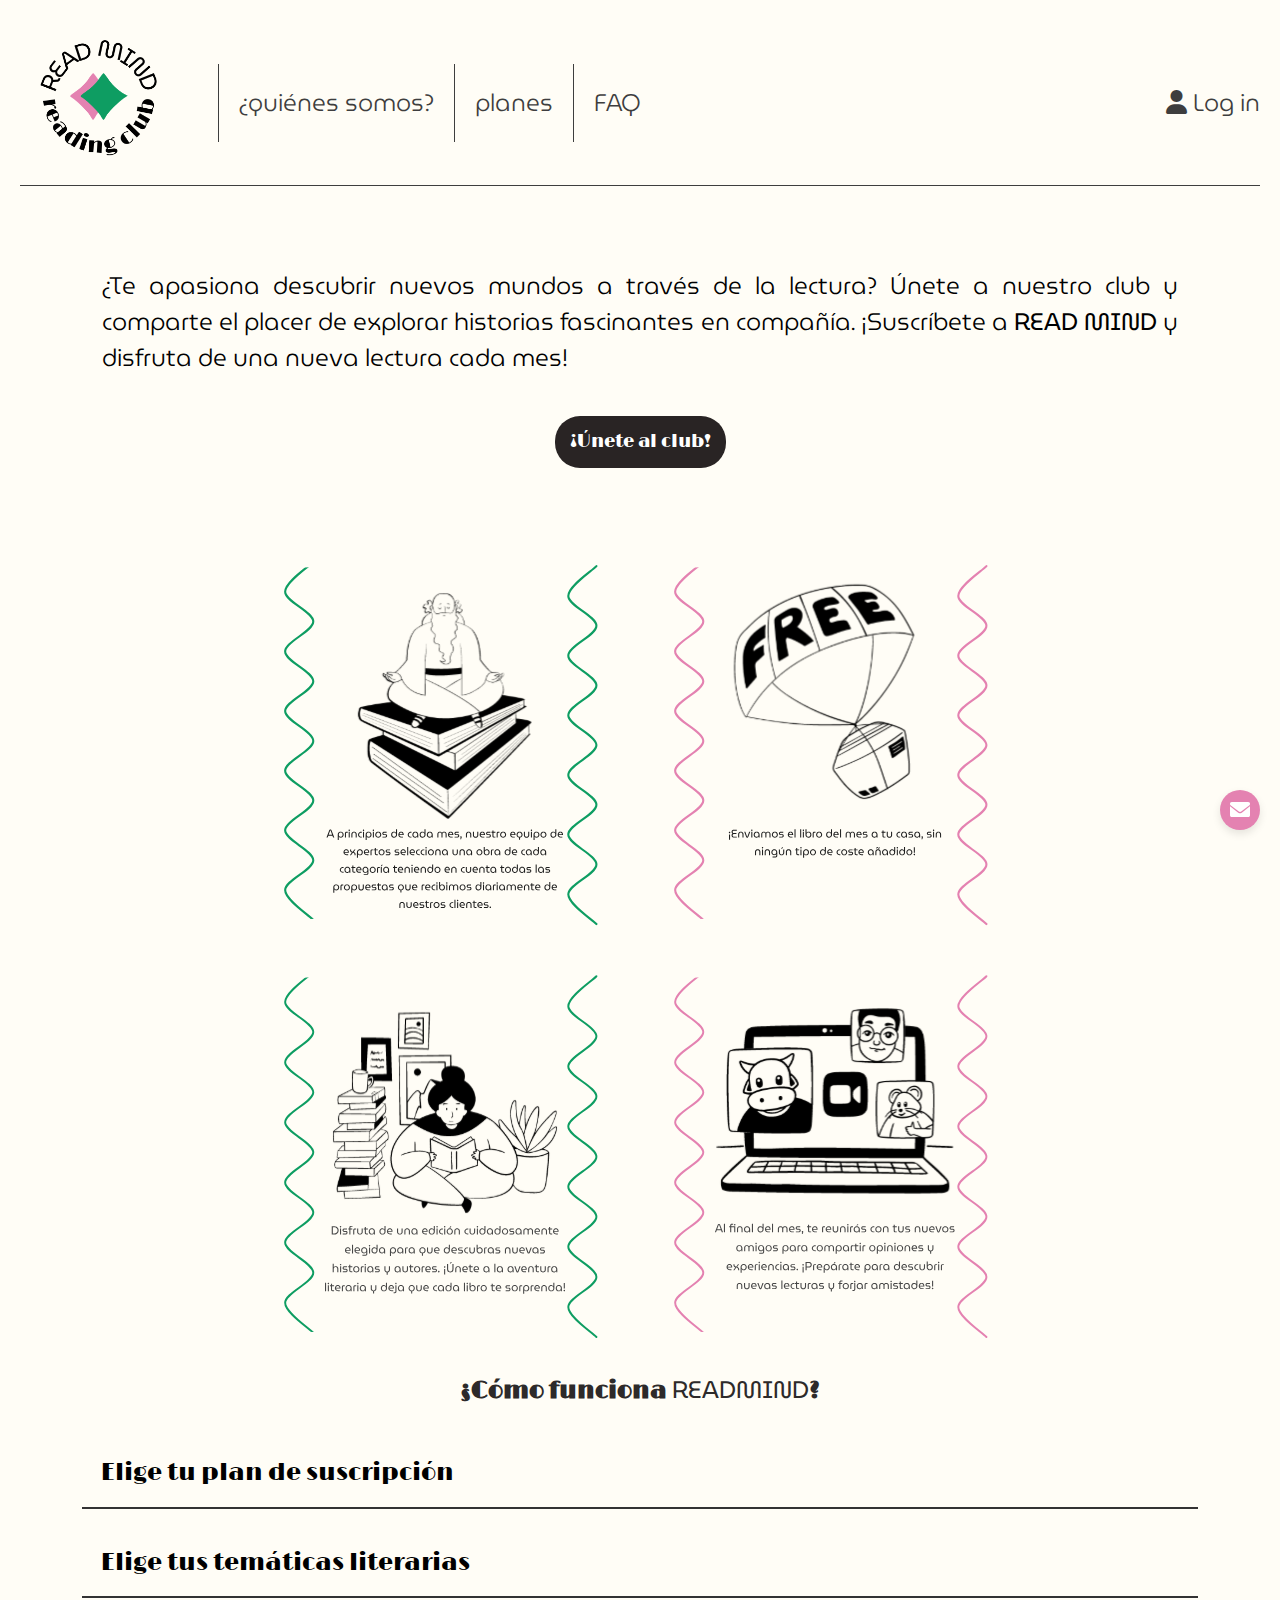
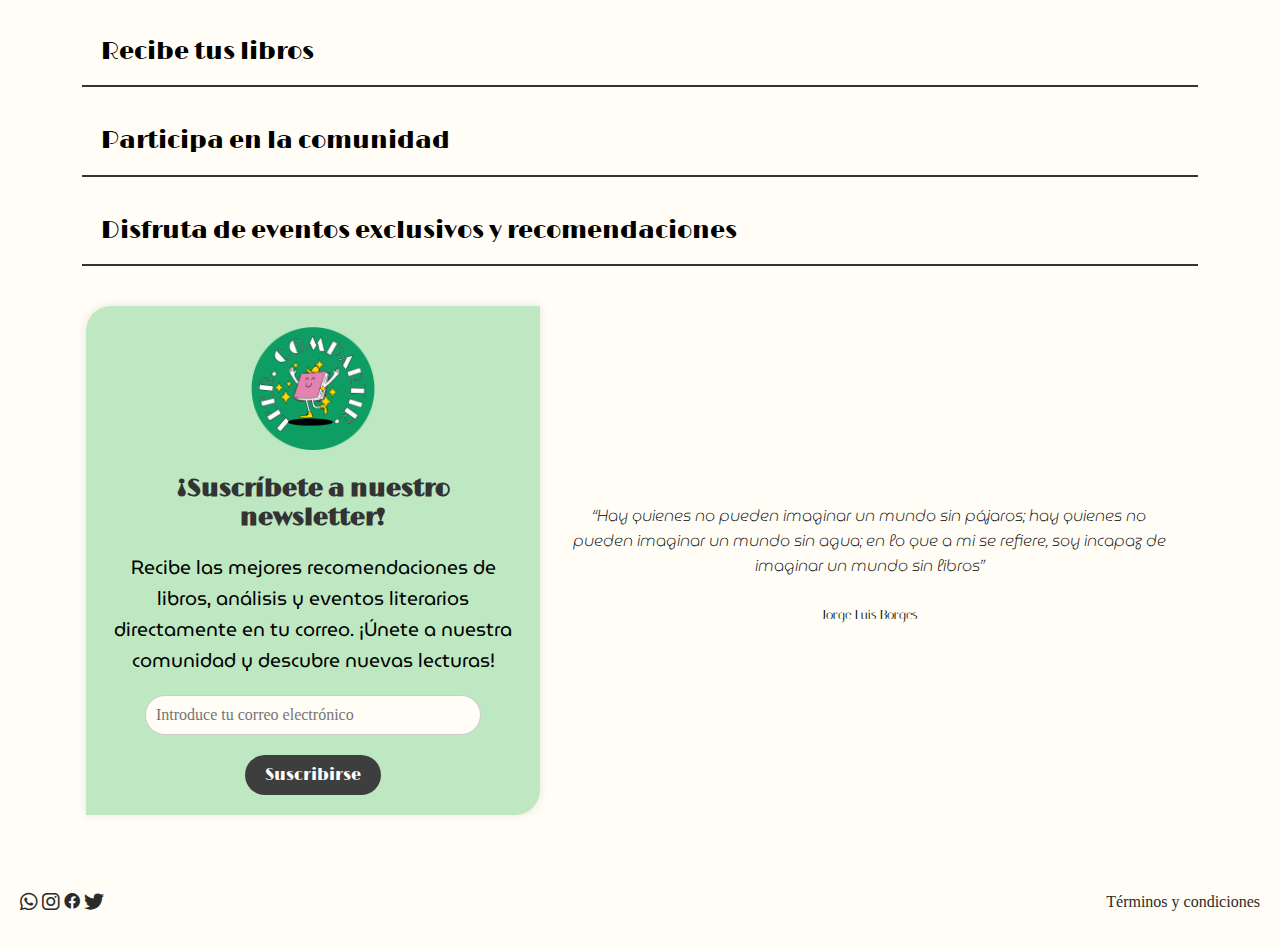
==== commit b8aa439c: "ggg" ====
--- a/index.html
+++ b/index.html
@@ -152,16 +152,16 @@
 
         <div class="footer__icons">
             <a href="https://wa.me/123456789" target="_blank" title="WhatsApp">
-                <i class="fab fa-whatsapp fa-2xl"></i>
+                <i class="fab fa-whatsapp fa-lg"></i>
             </a>
             <a href="https://www.instagram.com/tu_perfil" target="_blank" title="Instagram">
-                <i class="fab fa-instagram fa-2xl"></i>
+                <i class="fab fa-instagram fa-lg"></i>
             </a>
             <a href="https://www.facebook.com/tu_perfil" target="_blank" title="Facebook">
-                <i class="fa-brands fa-facebook fa-2xl"></i>
+                <i class="fa-brands fa-facebook lg"></i>
             </a>
             <a href="https://twitter.com/tu_perfil" target="_blank" title="Twitter">
-                <i class="fab fa-twitter fa-2xl"></i>
+                <i class="fab fa-twitter fa-lg"></i>
             </a>
         </div>
         <div class="footer__tyc "><a href="tyyc.html" title="ir a términos y condiciones">Términos y condiciones</a></div>
--- a/css/styles.css
+++ b/css/styles.css
@@ -657,7 +657,7 @@
 
 
 .contactform__container {
-    max-width: 36rem;
+    max-width: 400px;
     min-width: 18.75rem;
     margin: 1.25rem;
     padding: 3rem;
@@ -689,7 +689,7 @@
     font-size: 1.25rem;
     border-radius: 50%;
     box-shadow: 0rem .25rem .5rem rgba(0, 0, 0, 0.1);
-    z-index: 1000;
+    z-index: 99;
     transition: background-color 0.3s, transform 0.3s;
 }
 
@@ -1237,6 +1237,16 @@
 
 
     }
+
+    .contactform__container {
+        max-width: 36rem;
+        min-width: 18.75rem;
+        margin: 1.25rem;
+        padding: 3rem;
+        background-color: #fff;
+        border-radius: .5rem;
+        box-shadow: 0 0 .625rem rgba(0, 0, 0, 0.1);
+    }
 }
 
 @media (min-width: 758px) {
@@ -1453,4 +1463,14 @@
             width: 8rem;
             margin: .9375rem;
         }
+
+        .contactform__container {
+            max-width: 36rem;
+            min-width: 18.75rem;
+            margin: 1.25rem;
+            padding: 3rem;
+            background-color: #fff;
+            border-radius: .5rem;
+            box-shadow: 0 0 .625rem rgba(0, 0, 0, 0.1);
+        }
     }